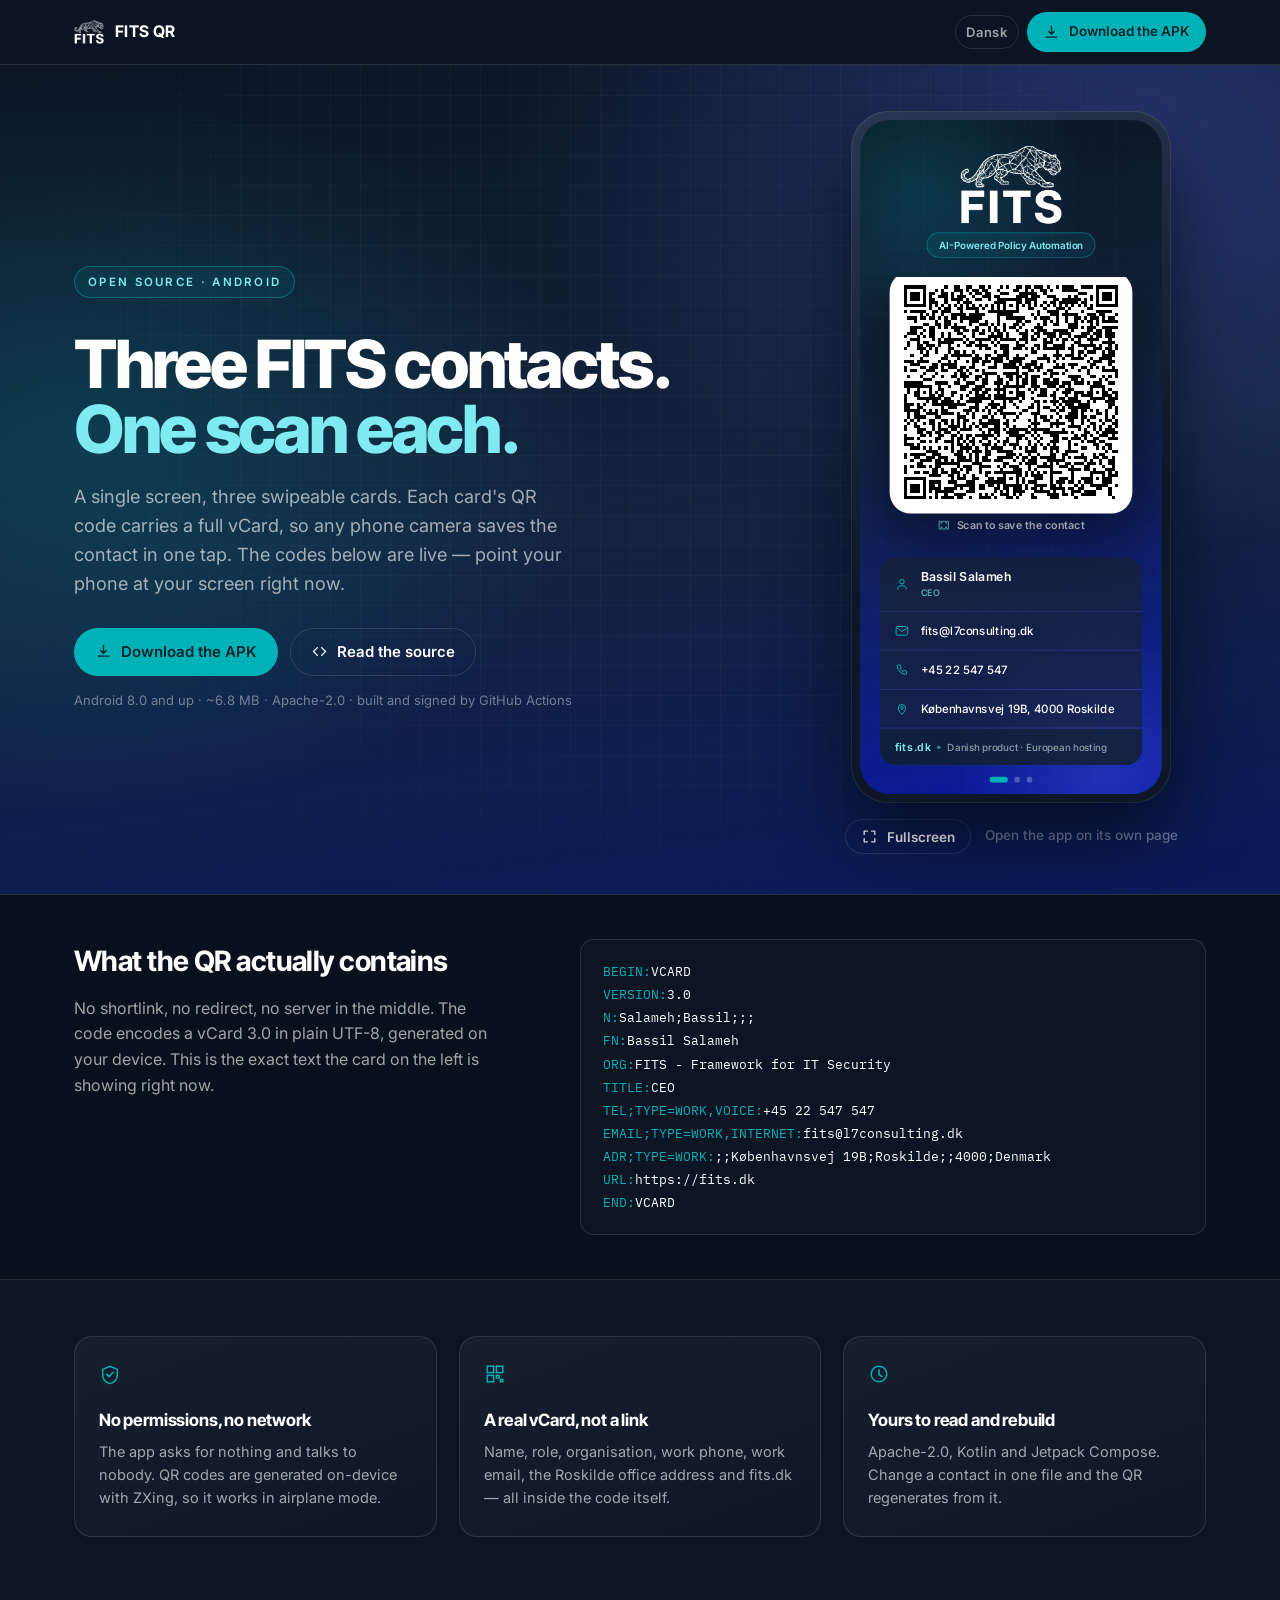
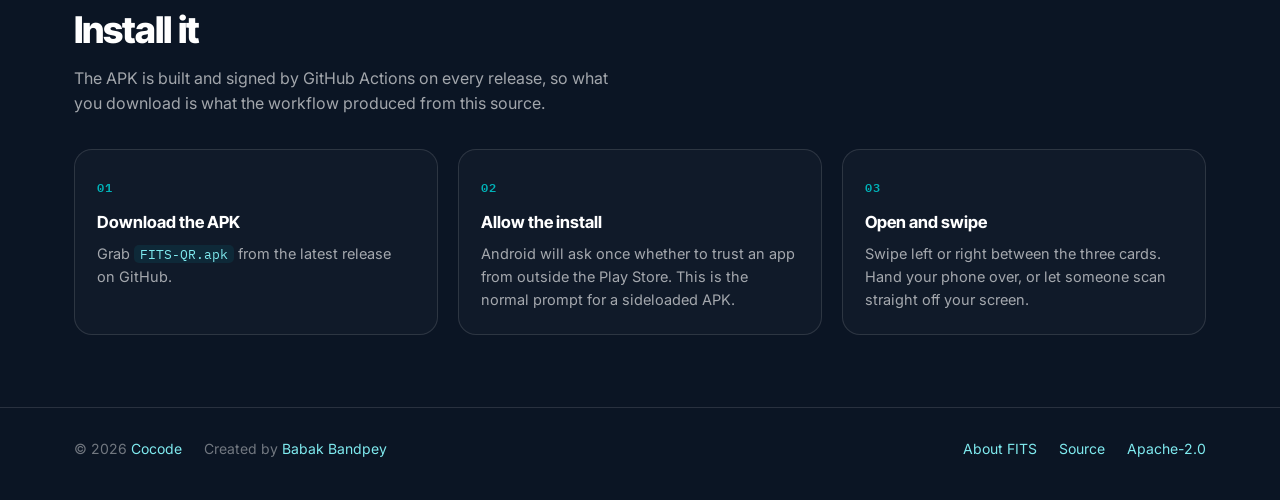
==== website/index.html @ be390065 "feat(website): mask contact details against address harvesters The generated pages carried every pho" ====
<!doctype html>
<html lang="en" dir="ltr">
<head>
<meta charset="utf-8">
<meta name="viewport" content="width=device-width, initial-scale=1">
<title>FITS QR — three FITS contacts, one scan</title>
<meta name="description" content="An open-source Android app for FITS. Swipe between three FITS contact cards and scan the QR code to save the contact — offline, no permissions, no tracking.">
<meta name="author" content="Babak Bandpey">
<meta name="theme-color" content="#0b1524">
<link rel="canonical" href="https://cocodedk.github.io/fits-qr/">
<link rel="alternate" hreflang="en" href="https://cocodedk.github.io/fits-qr/">
<link rel="alternate" hreflang="da" href="https://cocodedk.github.io/fits-qr/da/">
<link rel="alternate" hreflang="x-default" href="https://cocodedk.github.io/fits-qr/">
<link rel="icon" type="image/png" sizes="32x32" href="favicon-32.png">
<link rel="icon" type="image/png" sizes="180x180" href="favicon-180.png">
<link rel="apple-touch-icon" href="apple-touch-icon.png">
<meta property="og:type" content="website">
<meta property="og:site_name" content="FITS QR">
<meta property="og:locale" content="en_GB">
<meta property="og:locale:alternate" content="da_DK">
<meta property="og:url" content="https://cocodedk.github.io/fits-qr/">
<meta property="og:title" content="FITS QR — three FITS contacts, one scan">
<meta property="og:description" content="An open-source Android app for FITS. Swipe between three FITS contact cards and scan the QR code to save the contact — offline, no permissions, no tracking.">
<meta property="og:image" content="https://cocodedk.github.io/fits-qr/og.png">
<meta property="og:image:width" content="1200">
<meta property="og:image:height" content="630">
<meta property="og:image:alt" content="The FITS QR app screen, showing a contact card and its QR code">
<meta name="twitter:card" content="summary_large_image">
<meta name="twitter:title" content="FITS QR — three FITS contacts, one scan">
<meta name="twitter:description" content="An open-source Android app for FITS. Swipe between three FITS contact cards and scan the QR code to save the contact — offline, no permissions, no tracking.">
<meta name="twitter:image" content="https://cocodedk.github.io/fits-qr/og.png">
<link rel="preconnect" href="https://fonts.googleapis.com">
<link rel="preconnect" href="https://fonts.gstatic.com" crossorigin>
<link rel="stylesheet" href="https://fonts.googleapis.com/css2?family=Inter:wght@400;500;600;700&family=Inter+Tight:wght@700;800&family=IBM+Plex+Mono:wght@400;600&display=swap">
<link rel="stylesheet" href="styles.css">
<script type="application/ld+json">
{
  "@context": "https://schema.org",
  "@type": "SoftwareApplication",
  "name": "FITS QR",
  "operatingSystem": "Android 8.0+",
  "applicationCategory": "BusinessApplication",
  "url": "https://cocodedk.github.io/fits-qr/",
  "downloadUrl": "https://github.com/cocodedk/fits-qr/releases/latest",
  "installUrl": "https://github.com/cocodedk/fits-qr/releases/latest",
  "codeRepository": "https://github.com/cocodedk/fits-qr",
  "license": "https://www.apache.org/licenses/LICENSE-2.0",
  "isAccessibleForFree": true,
  "inLanguage": ["en", "da"],
  "description": "An open-source Android app for FITS. Swipe between three FITS contact cards and scan the QR code to save the contact — offline, no permissions, no tracking.",
  "author": {"@type": "Person", "name": "Babak Bandpey", "url": "https://cocode.dk"},
  "publisher": {"@type": "Organization", "name": "Cocode", "url": "https://cocode.dk"},
  "offers": {"@type": "Offer", "price": "0", "priceCurrency": "EUR"},
  "about": {"@type": "Organization", "name": "FITS - Framework for IT Security", "url": "https://fits.dk"}
}
</script>
</head>
<body>

<header class="masthead">
  <div class="shell">
    <a class="brand" href="">
      <img src="fits-logo-white.png" width="336" height="261" alt="">
      FITS QR
    </a>
    <nav>
      <a class="lang-switch" href="da/" hreflang="da">Dansk</a>
      <a class="btn btn-primary btn-sm" href="https://github.com/cocodedk/fits-qr/releases/latest"><svg viewBox="0 0 24 24" fill="none" aria-hidden="true"><path d="M12 3.5v11m0 0 4-4m-4 4-4-4M4.5 18.5h15" stroke="currentColor" stroke-width="1.9" stroke-linecap="round" stroke-linejoin="round"/></svg><span>Download the APK</span></a>
    </nav>
  </div>
</header>

<main>
  <section class="hero">
    <div class="shell">
      <div>
        <p class="eyebrow">Open source · Android</p>
        <h1>Three FITS contacts.<br><em>One scan each.</em></h1>
        <p class="lede">A single screen, three swipeable cards. Each card's QR code carries a full vCard, so any phone camera saves the contact in one tap. The codes below are live — point your phone at your screen right now.</p>
        <div class="cta-row">
          <a class="btn btn-primary" href="https://github.com/cocodedk/fits-qr/releases/latest"><svg viewBox="0 0 24 24" fill="none" aria-hidden="true"><path d="M12 3.5v11m0 0 4-4m-4 4-4-4M4.5 18.5h15" stroke="currentColor" stroke-width="1.9" stroke-linecap="round" stroke-linejoin="round"/></svg>Download the APK</a>
          <a class="btn btn-ghost" href="https://github.com/cocodedk/fits-qr"><svg viewBox="0 0 24 24" fill="none" aria-hidden="true"><path d="M9 6.5 3.5 12 9 17.5M15 6.5 20.5 12 15 17.5" stroke="currentColor" stroke-width="1.9" stroke-linecap="round" stroke-linejoin="round"/></svg>Read the source</a>
        </div>
        <p class="cta-note">Android 8.0 and up · ~6.8 MB · Apache-2.0 · built and signed by GitHub Actions</p>
      </div>

      <div class="stage">
        <div class="phone" id="phone">
          <div class="phone-screen" id="screen" aria-label="The FITS QR app screen — swipe or use the arrow keys" tabindex="0" role="region">
            <div class="screen-grid"></div>
            <div class="app">
              <img class="app-logo" src="fits-logo-white.png" width="336" height="261" alt="FITS">
              <p class="app-tagline">AI-Powered Policy Automation</p>
              <div class="pager">
                <div class="track" id="track">
                <article class="card" role="group" aria-roledescription="slide" aria-label="Bassil Salameh">
                  <div class="qr-wrap">
                    <div class="qr-glow"></div>
                    <div class="qr-card">
                      <img src="qr-bassil.png" width="568" height="568" alt="QR code holding Bassil Salameh's contact details" loading="lazy" decoding="async">
                    </div>
                  </div>
                  <p class="scan-hint"><svg viewBox="0 0 24 24" fill="none" aria-hidden="true"><rect x="3.5" y="5" width="17" height="14" stroke="#7FEAEF" stroke-width="1.5"/><path d="M7 9.5V7.5h2M17 9.5V7.5h-2M7 14.5v2h2M17 14.5v2h-2" stroke="#7FEAEF" stroke-width="1.5" stroke-linecap="round"/></svg>Scan to save the contact</p>
                  <div class="rows">
                    <div class="row"><svg viewBox="0 0 24 24" fill="none" aria-hidden="true"><circle cx="12" cy="8" r="3.6" stroke="#00B2B8" stroke-width="1.6"/><path d="M4.8 20c0-3.6 3.2-5.6 7.2-5.6s7.2 2 7.2 5.6" stroke="#00B2B8" stroke-width="1.6" stroke-linecap="round"/></svg><div><div class="row-name">Bassil Salameh</div><div class="row-role">CEO</div></div></div>
                    <div class="row"><svg viewBox="0 0 24 24" fill="none" aria-hidden="true"><rect x="2.5" y="5" width="19" height="14" rx="2.5" stroke="#00B2B8" stroke-width="1.6"/><path d="M3.5 7l8.5 6 8.5-6" stroke="#00B2B8" stroke-width="1.6" stroke-linecap="round" stroke-linejoin="round"/></svg><div class="row-value" data-vc="EMAIL">••••@l7consulting.dk</div></div>
                    <div class="row"><svg viewBox="0 0 24 24" fill="none" aria-hidden="true"><path d="M6.2 3.5h3l1.6 4-2 1.4a11.4 11.4 0 0 0 5.3 5.3l1.4-2 4 1.6v3a2 2 0 0 1-2.2 2A16.5 16.5 0 0 1 4.2 5.7a2 2 0 0 1 2-2.2Z" stroke="#00B2B8" stroke-width="1.6" stroke-linejoin="round"/></svg><div class="row-value" data-vc="TEL">+•• •• ••• •••</div></div>
                    <div class="row"><svg viewBox="0 0 24 24" fill="none" aria-hidden="true"><path d="M12 21c4-4.2 6-7.3 6-10a6 6 0 1 0-12 0c0 2.7 2 5.8 6 10Z" stroke="#00B2B8" stroke-width="1.6" stroke-linejoin="round"/><circle cx="12" cy="10.6" r="2.2" stroke="#00B2B8" stroke-width="1.6"/></svg><div class="row-value" data-vc="ADR">Københavnsvej ••B, •••• Roskilde</div></div>
                    <div class="row-foot"><b>fits.dk</b><i></i>Danish product · European hosting</div>
                  </div>
                </article>
                <article class="card" role="group" aria-roledescription="slide" aria-label="Babak Bandpey">
                  <div class="qr-wrap">
                    <div class="qr-glow"></div>
                    <div class="qr-card">
                      <img src="qr-babak.png" width="568" height="568" alt="QR code holding Babak Bandpey's contact details" loading="lazy" decoding="async">
                    </div>
                  </div>
                  <p class="scan-hint"><svg viewBox="0 0 24 24" fill="none" aria-hidden="true"><rect x="3.5" y="5" width="17" height="14" stroke="#7FEAEF" stroke-width="1.5"/><path d="M7 9.5V7.5h2M17 9.5V7.5h-2M7 14.5v2h2M17 14.5v2h-2" stroke="#7FEAEF" stroke-width="1.5" stroke-linecap="round"/></svg>Scan to save the contact</p>
                  <div class="rows">
                    <div class="row"><svg viewBox="0 0 24 24" fill="none" aria-hidden="true"><circle cx="12" cy="8" r="3.6" stroke="#00B2B8" stroke-width="1.6"/><path d="M4.8 20c0-3.6 3.2-5.6 7.2-5.6s7.2 2 7.2 5.6" stroke="#00B2B8" stroke-width="1.6" stroke-linecap="round"/></svg><div><div class="row-name">Babak Bandpey</div><div class="row-role">CTO</div></div></div>
                    <div class="row"><svg viewBox="0 0 24 24" fill="none" aria-hidden="true"><rect x="2.5" y="5" width="19" height="14" rx="2.5" stroke="#00B2B8" stroke-width="1.6"/><path d="M3.5 7l8.5 6 8.5-6" stroke="#00B2B8" stroke-width="1.6" stroke-linecap="round" stroke-linejoin="round"/></svg><div class="row-value" data-vc="EMAIL">•••@l7consulting.dk</div></div>
                    <div class="row"><svg viewBox="0 0 24 24" fill="none" aria-hidden="true"><path d="M6.2 3.5h3l1.6 4-2 1.4a11.4 11.4 0 0 0 5.3 5.3l1.4-2 4 1.6v3a2 2 0 0 1-2.2 2A16.5 16.5 0 0 1 4.2 5.7a2 2 0 0 1 2-2.2Z" stroke="#00B2B8" stroke-width="1.6" stroke-linejoin="round"/></svg><div class="row-value" data-vc="TEL">+•• •• •• •• ••</div></div>
                    <div class="row"><svg viewBox="0 0 24 24" fill="none" aria-hidden="true"><path d="M12 21c4-4.2 6-7.3 6-10a6 6 0 1 0-12 0c0 2.7 2 5.8 6 10Z" stroke="#00B2B8" stroke-width="1.6" stroke-linejoin="round"/><circle cx="12" cy="10.6" r="2.2" stroke="#00B2B8" stroke-width="1.6"/></svg><div class="row-value" data-vc="ADR">Københavnsvej ••B, •••• Roskilde</div></div>
                    <div class="row-foot"><b>fits.dk</b><i></i>Danish product · European hosting</div>
                  </div>
                </article>
                <article class="card" role="group" aria-roledescription="slide" aria-label="Silas Stilling Jørgensen">
                  <div class="qr-wrap">
                    <div class="qr-glow"></div>
                    <div class="qr-card">
                      <img src="qr-silas.png" width="568" height="568" alt="QR code holding Silas Stilling Jørgensen's contact details" loading="lazy" decoding="async">
                    </div>
                  </div>
                  <p class="scan-hint"><svg viewBox="0 0 24 24" fill="none" aria-hidden="true"><rect x="3.5" y="5" width="17" height="14" stroke="#7FEAEF" stroke-width="1.5"/><path d="M7 9.5V7.5h2M17 9.5V7.5h-2M7 14.5v2h2M17 14.5v2h-2" stroke="#7FEAEF" stroke-width="1.5" stroke-linecap="round"/></svg>Scan to save the contact</p>
                  <div class="rows">
                    <div class="row"><svg viewBox="0 0 24 24" fill="none" aria-hidden="true"><circle cx="12" cy="8" r="3.6" stroke="#00B2B8" stroke-width="1.6"/><path d="M4.8 20c0-3.6 3.2-5.6 7.2-5.6s7.2 2 7.2 5.6" stroke="#00B2B8" stroke-width="1.6" stroke-linecap="round"/></svg><div><div class="row-name">Silas Stilling Jørgensen</div><div class="row-role">Cybersecurity Developer</div></div></div>
                    <div class="row"><svg viewBox="0 0 24 24" fill="none" aria-hidden="true"><rect x="2.5" y="5" width="19" height="14" rx="2.5" stroke="#00B2B8" stroke-width="1.6"/><path d="M3.5 7l8.5 6 8.5-6" stroke="#00B2B8" stroke-width="1.6" stroke-linecap="round" stroke-linejoin="round"/></svg><div class="row-value" data-vc="EMAIL">•••@l7consulting.dk</div></div>
                    <div class="row"><svg viewBox="0 0 24 24" fill="none" aria-hidden="true"><path d="M6.2 3.5h3l1.6 4-2 1.4a11.4 11.4 0 0 0 5.3 5.3l1.4-2 4 1.6v3a2 2 0 0 1-2.2 2A16.5 16.5 0 0 1 4.2 5.7a2 2 0 0 1 2-2.2Z" stroke="#00B2B8" stroke-width="1.6" stroke-linejoin="round"/></svg><div class="row-value" data-vc="TEL">+•• •• •• •• ••</div></div>
                    <div class="row"><svg viewBox="0 0 24 24" fill="none" aria-hidden="true"><path d="M12 21c4-4.2 6-7.3 6-10a6 6 0 1 0-12 0c0 2.7 2 5.8 6 10Z" stroke="#00B2B8" stroke-width="1.6" stroke-linejoin="round"/><circle cx="12" cy="10.6" r="2.2" stroke="#00B2B8" stroke-width="1.6"/></svg><div class="row-value" data-vc="ADR">Københavnsvej ••B, •••• Roskilde</div></div>
                    <div class="row-foot"><b>fits.dk</b><i></i>Danish product · European hosting</div>
                  </div>
                </article>
                </div>
              </div>
              <div class="dots" id="dots" role="tablist" aria-label="Choose a contact card">
                  <button type="button" data-go="0" aria-current="true" aria-label="Bassil Salameh"></button>
                  <button type="button" data-go="1" aria-current="false" aria-label="Babak Bandpey"></button>
                  <button type="button" data-go="2" aria-current="false" aria-label="Silas Stilling Jørgensen"></button>
              </div>
            </div>
          </div>
        </div>
        <div class="stage-controls">
          <button class="btn btn-ghost btn-sm" type="button" id="go-fullscreen" aria-pressed="false" hidden><svg viewBox="0 0 24 24" fill="none" aria-hidden="true"><path d="M9 4.5H4.5V9M15 4.5H19.5V9M9 19.5H4.5V15M15 19.5H19.5V15" stroke="currentColor" stroke-width="1.9" stroke-linecap="round" stroke-linejoin="round"/></svg>Fullscreen</button>
          <a class="stage-link" href="app/">Open the app on its own page</a>
        </div>
      </div>
    </div>
  </section>

  <section class="payload">
    <div class="shell">
      <div>
        <h2>What the QR actually contains</h2>
        <p>No shortlink, no redirect, no server in the middle. The code encodes a vCard 3.0 in plain UTF-8, generated on your device. This is the exact text the card on the left is showing right now.</p>
      </div>
      <pre class="vcard" id="vcard" aria-live="polite"><span class="k">BEGIN:</span><span class="v">VCARD</span>
<span class="k">VERSION:</span><span class="v">3.0</span>
<span class="k">N:</span><span class="v">Salameh;Bassil;;;</span>
<span class="k">FN:</span><span class="v">Bassil Salameh</span>
<span class="k">ORG:</span><span class="v">FITS - Framework for IT Security</span>
<span class="k">TITLE:</span><span class="v">CEO</span>
<span class="k">TEL;TYPE=WORK,VOICE:</span><span class="v">+•• •• ••• •••</span>
<span class="k">EMAIL;TYPE=WORK,INTERNET:</span><span class="v">••••@l7consulting.dk</span>
<span class="k">ADR;TYPE=WORK:</span><span class="v">;;Københavnsvej ••B;Roskilde;;••••;Denmark</span>
<span class="k">URL:</span><span class="v">https://fits.dk</span>
<span class="k">END:</span><span class="v">VCARD</span></pre>
      <noscript><p class="vcard-note">The digits above are hidden while JavaScript is off — this page masks phone numbers, email addresses and the house number so address harvesters cannot scrape them. Turn JavaScript on, or scan the QR code, to see the full vCard.</p></noscript>
    </div>
  </section>

  <section class="facts">
    <div class="shell">
      <div class="fact"><svg viewBox="0 0 24 24" fill="none" aria-hidden="true"><path d="M12 3.5 20 7v6.2c0 4.6-3.3 8.1-8 9.3-4.7-1.2-8-4.7-8-9.3V7l8-3.5Z" stroke="currentColor" stroke-width="1.6" stroke-linejoin="round"/><path d="M8.6 12.4l2.4 2.4 4.4-4.7" stroke="currentColor" stroke-width="1.8" stroke-linecap="round" stroke-linejoin="round"/></svg><h3>No permissions, no network</h3><p>The app asks for nothing and talks to nobody. QR codes are generated on-device with ZXing, so it works in airplane mode.</p></div>
      <div class="fact"><svg viewBox="0 0 24 24" fill="none" aria-hidden="true"><rect x="3.5" y="3.5" width="7" height="7" stroke="currentColor" stroke-width="1.6"/><rect x="13.5" y="3.5" width="7" height="7" stroke="currentColor" stroke-width="1.6"/><rect x="3.5" y="13.5" width="7" height="7" stroke="currentColor" stroke-width="1.6"/><path d="M13.5 13.5h3v3h-3zM18 18h2.5v2.5H18z" stroke="currentColor" stroke-width="1.6"/></svg><h3>A real vCard, not a link</h3><p>Name, role, organisation, work phone, work email, the Roskilde office address and fits.dk — all inside the code itself.</p></div>
      <div class="fact"><svg viewBox="0 0 24 24" fill="none" aria-hidden="true"><circle cx="12" cy="12" r="8.5" stroke="currentColor" stroke-width="1.6"/><path d="M12 7.5v5.2l3.4 2" stroke="currentColor" stroke-width="1.7" stroke-linecap="round" stroke-linejoin="round"/></svg><h3>Yours to read and rebuild</h3><p>Apache-2.0, Kotlin and Jetpack Compose. Change a contact in one file and the QR regenerates from it.</p></div>
    </div>
  </section>

  <section class="install">
    <div class="shell">
      <h2>Install it</h2>
      <p>The APK is built and signed by GitHub Actions on every release, so what you download is what the workflow produced from this source.</p>
      <ol class="steps">
        <li><h3>Download the APK</h3><p>Grab <code>FITS-QR.apk</code> from the latest release on GitHub.</p></li>
        <li><h3>Allow the install</h3><p>Android will ask once whether to trust an app from outside the Play Store. This is the normal prompt for a sideloaded APK.</p></li>
        <li><h3>Open and swipe</h3><p>Swipe left or right between the three cards. Hand your phone over, or let someone scan straight off your screen.</p></li>
      </ol>
    </div>
  </section>
</main>

<footer>
  <div class="shell">
    <span>© 2026 <a href="https://cocode.dk" target="_blank" rel="noreferrer">Cocode</a></span>
    <span>Created by <a href="https://linkedin.com/in/babakbandpey" target="_blank" rel="noreferrer">Babak Bandpey</a></span>
    <span class="spacer"><a href="https://fits.dk" target="_blank" rel="noreferrer">About FITS</a></span>
    <span><a href="https://github.com/cocodedk/fits-qr">Source</a></span>
    <span><a href="https://github.com/cocodedk/fits-qr/blob/main/LICENSE">Apache-2.0</a></span>
  </div>
</footer>

<script>
window.__FITS_VCARDS = [
    "[base64]",
    "[base64]",
    "[base64]"
  ];
</script>
<script>
(() => {
  const track = document.getElementById("track");
  const screen = document.getElementById("screen");
  const dots = [...document.querySelectorAll("#dots button")];
  const out = document.getElementById("vcard");
  const cards = [...track.children];

  // The vCards ship base64-encoded so that a scraper reading the raw HTML finds no
  // phone number or address to harvest. TextDecoder, not atob alone, because the
  // payload is UTF-8 and the names carry ø and æ.
  const decode = (s) =>
    new TextDecoder().decode(Uint8Array.from(atob(s), (c) => c.charCodeAt(0)));
  const VCARDS = (window.__FITS_VCARDS || []).map(decode);

  // Swap each card's masked phone, email and address for the real values.
  const field = (vcard, key) => {
    const line = vcard.split("\r\n").find((l) => l.startsWith(key));
    return line ? line.slice(line.indexOf(":") + 1) : "";
  };
  // ADR is structured (;;street;city;;postal;country); the row shows it the way a
  // letter would be addressed.
  const display = (vcard, key) => {
    const value = field(vcard, key);
    if (key !== "ADR") return value;
    const [, , street, city, , postal] = value.split(";");
    return `${street}, ${postal} ${city}`;
  };
  cards.forEach((card, i) => {
    card.querySelectorAll("[data-vc]").forEach((el) => {
      el.textContent = display(VCARDS[i], el.dataset.vc);
    });
  });

  let index = 0;

  const paint = () => {
    track.style.transform = `translate3d(${-index * 100}%, 0, 0)`;
    dots.forEach((d, i) => d.setAttribute("aria-current", String(i === index)));
    cards.forEach((c, i) => c.toggleAttribute("inert", i !== index));
    if (!out) return;
    out.innerHTML = VCARDS[index]
      .split("\r\n")
      .map((line) => {
        const at = line.indexOf(":");
        if (at < 0) return `<span class="k">${line}</span>`;
        return `<span class="k">${line.slice(0, at + 1)}</span><span class="v">${line.slice(at + 1)}</span>`;
      })
      .join("\n");
  };

  const go = (next) => {
    index = (next + cards.length) % cards.length;
    paint();
  };

  dots.forEach((d) => d.addEventListener("click", () => go(Number(d.dataset.go))));

  screen.addEventListener("keydown", (e) => {
    if (e.key === "ArrowLeft") { go(index - 1); e.preventDefault(); }
    if (e.key === "ArrowRight") { go(index + 1); e.preventDefault(); }
  });

  // Drag / swipe, mirroring the app's pager: follow the finger, then settle.
  let startX = null;
  let delta = 0;
  const move = (x) => {
    if (startX === null) return;
    delta = x - startX;
    track.style.transform = `translate3d(calc(${-index * 100}% + ${delta}px), 0, 0)`;
  };
  const up = () => {
    if (startX === null) return;
    track.classList.remove("dragging");
    const threshold = Math.min(90, track.getBoundingClientRect().width * 0.22);
    if (delta <= -threshold) go(index + 1);
    else if (delta >= threshold) go(index - 1);
    else paint();
    startX = null;
  };

  screen.addEventListener("pointerdown", (e) => {
    if (e.pointerType === "mouse" && e.button !== 0) return;
    startX = e.clientX;
    delta = 0;
    track.classList.add("dragging");
    screen.setPointerCapture(e.pointerId);
  });
  screen.addEventListener("pointermove", (e) => move(e.clientX));
  screen.addEventListener("pointerup", up);
  screen.addEventListener("pointercancel", up);
  screen.addEventListener("dragstart", (e) => e.preventDefault());

  paint();
})();
</script>
<script>
(() => {
  const btn = document.getElementById("go-fullscreen");
  const phone = document.getElementById("phone");
  if (!btn || !phone || !phone.requestFullscreen) return;

  const fit = () => {
    if (!document.fullscreenElement) {
      phone.style.removeProperty("--fit");
      return;
    }
    const scale = Math.min(window.innerWidth / 412, window.innerHeight / 866);
    phone.style.setProperty("--fit", String(Math.max(0.3, scale)));
  };

  btn.hidden = false;
  btn.addEventListener("click", () => {
    if (document.fullscreenElement) document.exitFullscreen();
    else phone.requestFullscreen().catch(() => {});
  });
  document.addEventListener("fullscreenchange", () => {
    btn.setAttribute("aria-pressed", String(Boolean(document.fullscreenElement)));
    fit();
  });
  window.addEventListener("resize", fit);
})();
</script>
</script>

</body>
</html>
---- website/styles.css ----
/* FITS QR — palette lifted from fits.dk's own stylesheet. */
:root {
  --navy: #0b1524;
  --navy-mid: #13233e;
  --indigo: #0818a0;
  --violet: #586eff;
  --teal: #00b2b8;
  --teal-light: #7feaef;
  --ink: #ffffff;
  --ink-dim: rgba(255, 255, 255, 0.62);
  --ink-faint: rgba(255, 255, 255, 0.42);
  --hairline: rgba(255, 255, 255, 0.12);
  --display: "Inter Tight", "Inter", system-ui, -apple-system, sans-serif;
  --body: "Inter", system-ui, -apple-system, sans-serif;
  --mono: "IBM Plex Mono", ui-monospace, "SFMono-Regular", Menlo, monospace;
  --shell: 1180px;
}

* { box-sizing: border-box; }

html { scroll-behavior: smooth; }

body {
  margin: 0;
  background: var(--navy);
  color: var(--ink);
  font-family: var(--body);
  font-size: 16px;
  line-height: 1.6;
  -webkit-font-smoothing: antialiased;
  overflow-x: hidden;
}

a { color: var(--teal-light); text-decoration: none; }
a:hover { color: var(--ink); }
a:focus-visible,
button:focus-visible {
  outline: 2px solid var(--teal-light);
  outline-offset: 3px;
  border-radius: 4px;
}

.shell {
  width: 100%;
  max-width: var(--shell);
  margin: 0 auto;
  padding: 0 24px;
}

/* ── Header ─────────────────────────────────────────────────────────── */
.masthead {
  position: sticky;
  top: 0;
  z-index: 20;
  background: rgba(11, 21, 36, 0.82);
  backdrop-filter: blur(14px);
  border-bottom: 1px solid var(--hairline);
}
.masthead .shell {
  display: flex;
  align-items: center;
  gap: 20px;
  min-height: 64px;
}
.brand {
  display: flex;
  align-items: center;
  gap: 11px;
  color: var(--ink);
  font-family: var(--display);
  font-weight: 700;
  letter-spacing: 0.02em;
}
.brand img { width: 30px; height: auto; display: block; }
.masthead nav {
  margin-left: auto;
  display: flex;
  align-items: center;
  gap: 8px;
}
.lang-switch {
  font-size: 13px;
  font-weight: 600;
  letter-spacing: 0.06em;
  color: var(--ink-dim);
  padding: 6px 10px;
  border: 1px solid var(--hairline);
  border-radius: 999px;
}
.lang-switch:hover { color: var(--ink); border-color: var(--teal); }

.btn {
  display: inline-flex;
  align-items: center;
  gap: 9px;
  font-family: var(--body);
  font-size: 15px;
  font-weight: 600;
  padding: 11px 20px;
  border-radius: 999px;
  border: 1px solid transparent;
  cursor: pointer;
  transition: transform 0.16s ease, background 0.16s ease, border-color 0.16s ease;
}
.btn svg { width: 17px; height: 17px; flex: none; }
.btn-primary {
  background: var(--teal);
  color: #04222a;
}
.btn-primary:hover { background: var(--teal-light); color: #04222a; transform: translateY(-1px); }
.btn-ghost {
  background: transparent;
  color: var(--ink);
  border-color: var(--hairline);
}
.btn-ghost:hover { color: var(--ink); border-color: var(--teal); transform: translateY(-1px); }
.btn-sm { font-size: 13.5px; padding: 8px 15px; }

/* ── Hero ───────────────────────────────────────────────────────────── */
.hero {
  position: relative;
  padding: 68px 0 40px;
  background:
    radial-gradient(900px 620px at 88% 8%, rgba(88, 110, 255, 0.30), transparent 68%),
    radial-gradient(760px 540px at 6% 46%, rgba(0, 178, 184, 0.20), transparent 68%),
    linear-gradient(172deg, var(--navy) 0%, var(--navy-mid) 52%, #0a1a5c 100%);
  overflow: hidden;
}
.hero::after {
  content: "";
  position: absolute;
  inset: 0;
  pointer-events: none;
  background-image:
    linear-gradient(rgba(255, 255, 255, 0.028) 1px, transparent 1px),
    linear-gradient(90deg, rgba(255, 255, 255, 0.028) 1px, transparent 1px);
  background-size: 30px 30px;
  mask-image: radial-gradient(circle at 50% 30%, #000 45%, transparent 78%);
}
.hero .shell {
  position: relative;
  z-index: 1;
  display: grid;
  grid-template-columns: minmax(0, 1fr) 390px;
  gap: 56px;
  align-items: center;
}

.eyebrow {
  display: inline-flex;
  align-items: center;
  gap: 9px;
  font-size: 11.5px;
  font-weight: 600;
  letter-spacing: 0.2em;
  text-transform: uppercase;
  color: var(--teal-light);
  padding: 6px 13px;
  border: 1px solid rgba(0, 178, 184, 0.42);
  border-radius: 999px;
  background: rgba(0, 178, 184, 0.09);
}
h1 {
  font-family: var(--display);
  font-size: clamp(2.6rem, 5.4vw, 4.15rem);
  font-weight: 800;
  line-height: 0.98;
  letter-spacing: -0.035em;
  margin: 22px 0 0;
  text-wrap: balance;
}
h1 em {
  font-style: normal;
  color: var(--teal-light);
}
.lede {
  font-size: 1.135rem;
  color: var(--ink-dim);
  max-width: 46ch;
  margin: 20px 0 0;
  text-wrap: pretty;
}
.cta-row {
  display: flex;
  flex-wrap: wrap;
  gap: 12px;
  margin-top: 30px;
}
.cta-note {
  font-size: 13px;
  color: var(--ink-faint);
  margin: 14px 0 0;
}

/* ── Phone replica — the app screen, one-to-one ─────────────────────── */
.phone {
  position: relative;
  width: 390px;
  height: 844px;
  border-radius: 46px;
  padding: 11px;
  background: linear-gradient(160deg, #2b3752, #0d1728 60%);
  box-shadow:
    0 44px 90px rgba(0, 0, 0, 0.55),
    0 0 0 1px rgba(255, 255, 255, 0.10) inset;
  justify-self: end;
  flex: none;
}
.phone-screen {
  position: relative;
  width: 100%;
  height: 100%;
  border-radius: 36px;
  overflow: hidden;
  background: linear-gradient(168deg, #0b1524 0%, #13233e 42%, #0818a0 100%);
  touch-action: pan-y;
  user-select: none;
}
.phone-screen::before,
.phone-screen::after {
  content: "";
  position: absolute;
  border-radius: 50%;
  pointer-events: none;
}
.phone-screen::before {
  top: -120px; left: -140px; width: 420px; height: 420px;
  background: radial-gradient(circle, rgba(0, 178, 184, 0.20) 0%, rgba(0, 178, 184, 0) 70%);
}
.phone-screen::after {
  bottom: -160px; right: -120px; width: 380px; height: 380px;
  background: radial-gradient(circle, rgba(88, 110, 255, 0.28) 0%, rgba(88, 110, 255, 0) 70%);
}
.screen-grid {
  position: absolute;
  inset: 0;
  opacity: 0.5;
  background-image:
    linear-gradient(rgba(255, 255, 255, 0.035) 1px, transparent 1px),
    linear-gradient(90deg, rgba(255, 255, 255, 0.035) 1px, transparent 1px);
  background-size: 26px 26px;
}

.app {
  position: relative;
  z-index: 1;
  display: flex;
  flex-direction: column;
  align-items: center;
  height: 100%;
  padding: 30px 0 14px;
}
.app-logo { width: 126px; height: auto; display: block; }
.app-tagline {
  margin-top: 9px;
  padding: 5px 14px;
  border: 1px solid rgba(0, 178, 184, 0.45);
  border-radius: 999px;
  background: rgba(0, 178, 184, 0.10);
  font-size: 12px;
  font-weight: 600;
  color: var(--teal-light);
  white-space: nowrap;
}

/* the swipeable track */
.pager {
  flex: 1;
  width: 100%;
  min-height: 0;
  overflow: hidden;
  margin-top: 12px;
}
.track {
  display: flex;
  height: 100%;
  transition: transform 0.42s cubic-bezier(0.22, 0.61, 0.36, 1);
}
.track.dragging { transition: none; }
.card {
  flex: 0 0 100%;
  min-width: 0;
  display: flex;
  flex-direction: column;
  align-items: center;
  padding: 0 24px;
}

.qr-wrap {
  position: relative;
  flex: 1;
  min-height: 0;
  width: 100%;
  display: flex;
  align-items: center;
  justify-content: center;
}
.qr-glow {
  position: absolute;
  width: min(100%, 296px);
  aspect-ratio: 1;
  border-radius: 40px;
  background: radial-gradient(circle, rgba(0, 178, 184, 0.55) 0%, rgba(0, 178, 184, 0) 68%);
  filter: blur(20px);
  animation: pulse 4.5s ease-in-out infinite;
}
@keyframes pulse {
  0%, 100% { transform: scale(1.02); opacity: 0.55; }
  50% { transform: scale(1.14); opacity: 0.85; }
}
.qr-card {
  position: relative;
  width: min(100%, 296px);
  aspect-ratio: 1;
  padding: 14px;
  border-radius: 26px;
  background: #fff;
  box-shadow: 0 24px 60px rgba(0, 0, 0, 0.45);
}
.qr-card img {
  width: 100%;
  height: 100%;
  display: block;
  image-rendering: pixelated;
}
.scan-hint {
  display: flex;
  align-items: center;
  gap: 8px;
  margin-top: 12px;
  font-size: 13px;
  font-weight: 600;
  color: rgba(255, 255, 255, 0.86);
}
.scan-hint svg { width: 16px; height: 16px; flex: none; }

.rows {
  margin-top: 16px;
  width: 100%;
  display: flex;
  flex-direction: column;
  gap: 1px;
  border-radius: 20px;
  overflow: hidden;
  background: rgba(255, 255, 255, 0.10);
}
.row {
  display: flex;
  align-items: center;
  gap: 14px;
  padding: 12px 18px;
  background: rgba(11, 21, 36, 0.62);
}
.row svg { width: 18px; height: 18px; flex: none; }
.row-name { font-size: 15px; font-weight: 600; }
.row-role { font-size: 11px; font-weight: 500; color: rgba(127, 234, 239, 0.75); }
.row-value { font-size: 14px; font-weight: 500; }
.row-foot {
  display: flex;
  align-items: center;
  gap: 8px;
  padding: 12px 18px;
  background: rgba(9, 26, 38, 0.78);
  font-size: 12px;
  font-weight: 500;
  color: rgba(255, 255, 255, 0.55);
}
.row-foot b {
  font-size: 13px;
  font-weight: 600;
  letter-spacing: 0.06em;
  color: var(--teal-light);
}
.row-foot i {
  width: 4px; height: 4px; border-radius: 50%;
  background: rgba(127, 234, 239, 0.5); flex: none;
}

.dots {
  display: flex;
  gap: 8px;
  margin-top: 14px;
  padding: 0;
  border: 0;
  background: none;
}
.dots button {
  width: 7px; height: 7px;
  padding: 0;
  border: 0;
  border-radius: 999px;
  background: rgba(255, 255, 255, 0.25);
  cursor: pointer;
  transition: width 0.28s ease, background 0.28s ease;
}
.dots button[aria-current="true"] { width: 22px; background: var(--teal); }

/* ── Stage: the phone plus its fullscreen controls ──────────────────── */
.stage {
  display: flex;
  flex-direction: column;
  align-items: center;
  gap: 14px;
  justify-self: end;
}
.stage-controls {
  display: flex;
  align-items: center;
  gap: 14px;
  flex-wrap: wrap;
  justify-content: center;
}
.stage-link {
  font-size: 13.5px;
  font-weight: 500;
  color: var(--ink-faint);
  border-bottom: 1px solid transparent;
}
.stage-link:hover { color: var(--teal-light); border-bottom-color: currentColor; }

/* The app screen is a fixed 390x844 box. Filling a viewport scales it as one block,
   so the layout stays pixel-for-pixel what the phone shows instead of reflowing. */
.phone:fullscreen {
  transform: scale(var(--fit, 1));
  transform-origin: center center;
  box-shadow: none;
  border-radius: 0;
  background: none;
  padding: 0;
}
.phone:fullscreen .phone-screen { border-radius: 0; }
.phone::backdrop { background: #05090f; }

/* ── Kiosk page: the app alone ──────────────────────────────────────── */
body.kiosk {
  background: #05090f;
  overflow: hidden;
}
/* Fixed to the viewport so the scaled phone is centred against the real screen box,
   with no page flow to shift it. */
.kiosk-stage {
  position: fixed;
  inset: 0;
  display: flex;
  align-items: center;
  justify-content: center;
}
body.kiosk .phone {
  transform: scale(var(--fit, 1));
  transform-origin: center center;
  justify-self: auto;
}
.kiosk-back,
.kiosk-fs {
  position: fixed;
  top: max(14px, env(safe-area-inset-top));
  z-index: 5;
  font-size: 13px;
  font-weight: 600;
  opacity: 0.55;
  transition: opacity 0.18s ease;
}
.kiosk-back { left: max(16px, env(safe-area-inset-left)); color: var(--ink); }
.kiosk-fs { right: max(16px, env(safe-area-inset-right)); background: rgba(11, 21, 36, 0.7); }
.kiosk-back:hover,
.kiosk-fs:hover { opacity: 1; }

/* Small screens: the app takes the whole display and the chrome gets out of the way. */
@media (max-width: 520px) {
  body.kiosk .phone { padding: 0; border-radius: 0; background: none; box-shadow: none; }
  body.kiosk .phone-screen { border-radius: 0; }
  .kiosk-back span, .kiosk-fs span { display: none; }
}

/* ── vCard payload readout — the signature panel ────────────────────── */
.payload {
  border-top: 1px solid var(--hairline);
  border-bottom: 1px solid var(--hairline);
  background: #08111d;
  padding: 44px 0;
}
.payload .shell {
  display: grid;
  grid-template-columns: minmax(0, 0.85fr) minmax(0, 1.15fr);
  gap: 44px;
  align-items: start;
}
.payload h2 {
  font-family: var(--display);
  font-size: 1.75rem;
  font-weight: 700;
  letter-spacing: -0.02em;
  margin: 0;
}
.payload p {
  color: var(--ink-dim);
  margin: 12px 0 0;
  max-width: 42ch;
  text-wrap: pretty;
}
.vcard {
  margin: 0;
  font-family: var(--mono);
  font-size: 12.5px;
  line-height: 1.85;
  color: var(--ink-dim);
  background: #0b1524;
  border: 1px solid var(--hairline);
  border-radius: 14px;
  padding: 20px 22px;
  overflow-x: auto;
  white-space: pre;
  tab-size: 2;
}
.vcard .k { color: var(--teal); }
.vcard .v { color: var(--ink); }

/* Rendered only when JavaScript is off, which is the one state where the vCard above
   still shows its masked digits. Spans both columns so it reads as a footnote. */
.payload .shell > noscript { grid-column: 1 / -1; }
.vcard-note {
  max-width: none;
  font-size: 0.875rem;
  border-left: 2px solid var(--hairline);
  padding-left: 14px;
}

/* ── Facts ──────────────────────────────────────────────────────────── */
.facts { padding: 56px 0; }
.facts .shell {
  display: grid;
  grid-template-columns: repeat(auto-fit, minmax(240px, 1fr));
  gap: 22px;
}
.fact {
  padding: 26px 24px;
  border: 1px solid var(--hairline);
  border-radius: 18px;
  background: linear-gradient(160deg, rgba(255, 255, 255, 0.045), rgba(255, 255, 255, 0.012));
}
.fact svg { width: 22px; height: 22px; color: var(--teal); }
.fact h3 {
  font-family: var(--display);
  font-size: 1.06rem;
  font-weight: 700;
  margin: 14px 0 6px;
  letter-spacing: -0.01em;
}
.fact p { margin: 0; font-size: 14.5px; color: var(--ink-dim); text-wrap: pretty; }

/* ── Install steps — a real sequence, so it is numbered ─────────────── */
.install {
  padding: 8px 0 72px;
}
.install h2 {
  font-family: var(--display);
  font-size: clamp(1.7rem, 3vw, 2.3rem);
  font-weight: 800;
  letter-spacing: -0.025em;
  margin: 0 0 6px;
}
.install > .shell > p {
  color: var(--ink-dim);
  margin: 0 0 32px;
  max-width: 54ch;
}
.steps {
  list-style: none;
  counter-reset: step;
  margin: 0;
  padding: 0;
  display: grid;
  grid-template-columns: repeat(auto-fit, minmax(250px, 1fr));
  gap: 20px;
}
.steps li {
  counter-increment: step;
  position: relative;
  padding: 24px 22px 22px;
  border: 1px solid var(--hairline);
  border-radius: 18px;
  background: rgba(255, 255, 255, 0.022);
}
.steps li::before {
  content: counter(step, decimal-leading-zero);
  font-family: var(--mono);
  font-size: 12px;
  font-weight: 600;
  letter-spacing: 0.1em;
  color: var(--teal);
}
.steps h3 {
  font-family: var(--display);
  font-size: 1.04rem;
  font-weight: 700;
  margin: 10px 0 6px;
}
.steps p { margin: 0; font-size: 14.5px; color: var(--ink-dim); text-wrap: pretty; }
.steps code {
  font-family: var(--mono);
  font-size: 12.5px;
  color: var(--teal-light);
  background: rgba(0, 178, 184, 0.10);
  padding: 1px 6px;
  border-radius: 5px;
}

/* ── Footer ─────────────────────────────────────────────────────────── */
footer {
  border-top: 1px solid var(--hairline);
  padding: 30px 0 40px;
  font-size: 14px;
  color: var(--ink-faint);
}
footer .shell {
  display: flex;
  flex-wrap: wrap;
  gap: 10px 22px;
  align-items: center;
}
footer .spacer { margin-left: auto; }

/* ── Persian/RTL and Danish share the LTR layout; Danish needs nothing ── */

/* ── Responsive ─────────────────────────────────────────────────────── */
@media (max-width: 1060px) {
  .hero .shell {
    grid-template-columns: minmax(0, 1fr);
    justify-items: center;
    text-align: center;
    gap: 44px;
  }
  .lede { max-width: 52ch; }
  .cta-row { justify-content: center; }
  .stage { justify-self: center; }
  .payload .shell { grid-template-columns: minmax(0, 1fr); gap: 26px; }
  .payload p { max-width: none; }
}

/* Laptop-height viewports: scale the whole phone so the app screen keeps its exact
   390x844 proportions instead of being cropped. */
@media (min-width: 1061px) and (max-height: 920px) {
  .hero .phone {
    transform: scale(0.82);
    transform-origin: top center;
    margin-bottom: -150px;
  }
  .hero { padding-top: 46px; }
}

@media (max-width: 460px) {
  .shell { padding: 0 16px; }
  .hero { padding: 44px 0 30px; }
  /* The phone scales as one block so the app screen keeps its exact proportions. */
  .hero .phone {
    width: 390px;
    transform: scale(var(--phone-scale, 0.86));
    transform-origin: top center;
    margin-bottom: calc(844px * (var(--phone-scale, 0.86) - 1));
  }
  .masthead .btn span { display: none; }
}

@media (prefers-reduced-motion: reduce) {
  html { scroll-behavior: auto; }
  .qr-glow { animation: none; }
  .track { transition: none; }
  .btn:hover { transform: none; }
}
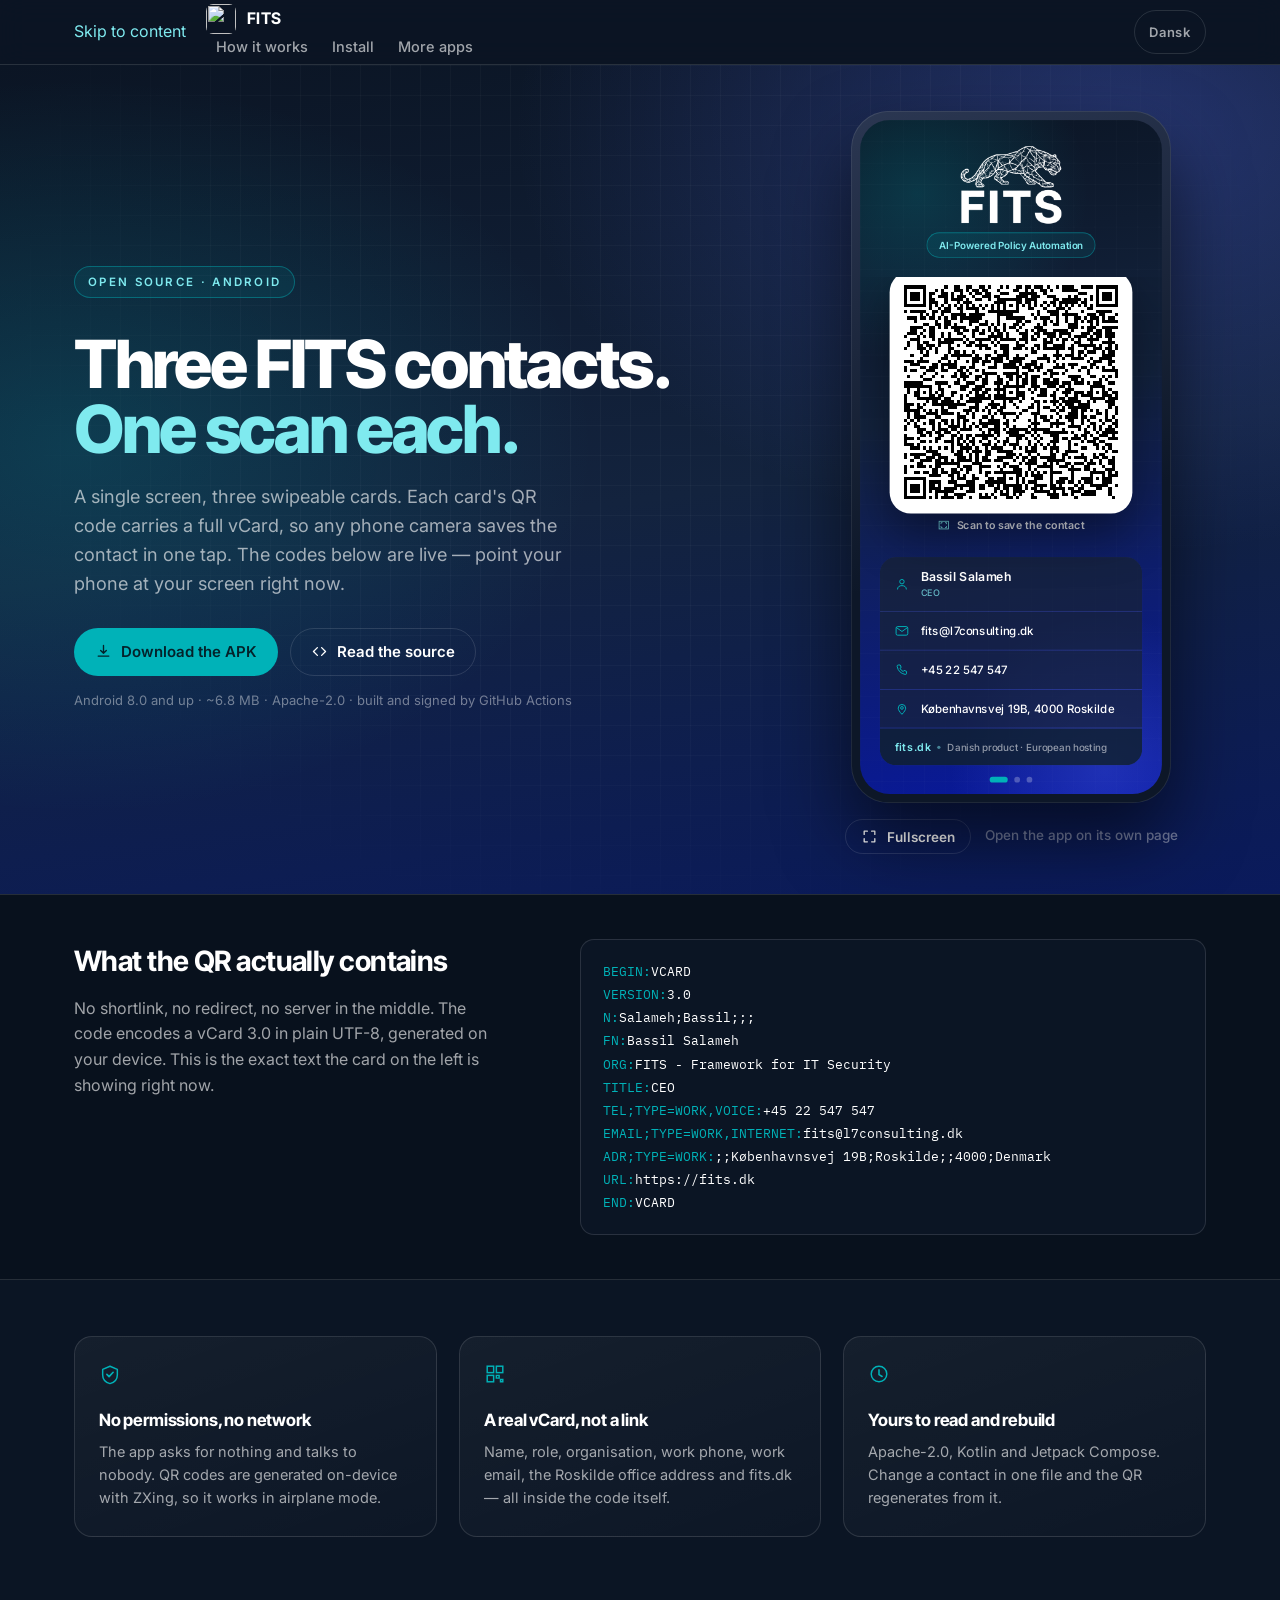
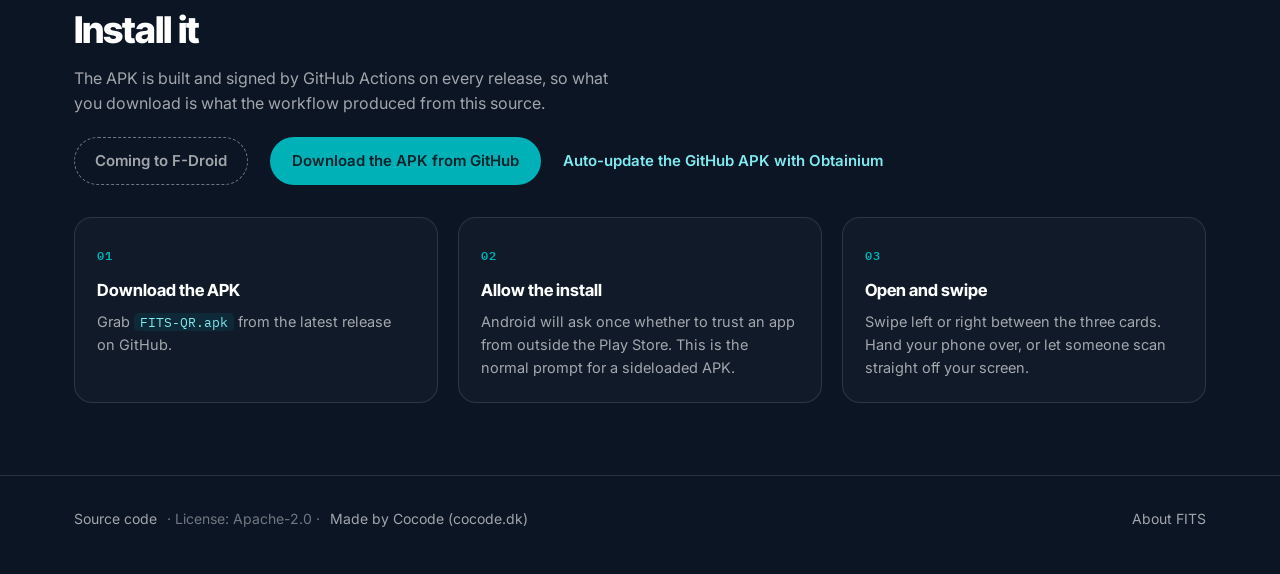
==== commit dc2c977b: "chore: the cocode-apps publishing standard on the site, README and store listing Site (website/, ser" ====
--- a/website/index.html
+++ b/website/index.html
@@ -59,18 +59,21 @@
 
 <header class="masthead">
   <div class="shell">
-    <a class="brand" href="">
-      <img src="fits-logo-white.png" width="336" height="261" alt="">
-      FITS QR
-    </a>
-    <nav>
-      <a class="lang-switch" href="da/" hreflang="da">Dansk</a>
-      <a class="btn btn-primary btn-sm" href="https://github.com/cocodedk/fits-qr/releases/latest"><svg viewBox="0 0 24 24" fill="none" aria-hidden="true"><path d="M12 3.5v11m0 0 4-4m-4 4-4-4M4.5 18.5h15" stroke="currentColor" stroke-width="1.9" stroke-linecap="round" stroke-linejoin="round"/></svg><span>Download the APK</span></a>
-    </nav>
+    <!-- cocode-apps:nav:start -->
+<link rel="stylesheet" href="/fits-qr/css/cocode-nav.css">
+<a class="skip" href="#main">Skip to content</a>
+<nav class="cocode-nav" aria-label="FITS">
+  <a class="brand" href="/fits-qr/" data-nav="home" aria-current="page"><img src="/fits-qr/img/icon.png" alt="" width="32" height="32">FITS</a>
+  <a href="/fits-qr/#how" data-nav="how">How it works</a>
+  <a href="/fits-qr/#install" data-nav="install">Install</a>
+  <a href="https://cocode.dk/" data-nav="more">More apps</a>
+</nav>
+<!-- cocode-apps:nav:end -->
+    <a class="lang-switch" href="da/" hreflang="da">Dansk</a>
   </div>
 </header>
 
-<main>
+<main id="main" tabindex="-1">
   <section class="hero">
     <div class="shell">
       <div>
@@ -113,7 +116,7 @@
                   <div class="qr-wrap">
                     <div class="qr-glow"></div>
                     <div class="qr-card">
-                      <img src="qr-babak.png" width="568" height="568" alt="QR code holding Babak Bandpey's contact details" loading="lazy" decoding="async">
+                      <img src="qr-babak.png" width="536" height="536" alt="QR code holding Babak Bandpey's contact details" loading="lazy" decoding="async">
                     </div>
                   </div>
                   <p class="scan-hint"><svg viewBox="0 0 24 24" fill="none" aria-hidden="true"><rect x="3.5" y="5" width="17" height="14" stroke="#7FEAEF" stroke-width="1.5"/><path d="M7 9.5V7.5h2M17 9.5V7.5h-2M7 14.5v2h2M17 14.5v2h-2" stroke="#7FEAEF" stroke-width="1.5" stroke-linecap="round"/></svg>Scan to save the contact</p>
@@ -159,7 +162,7 @@
     </div>
   </section>
 
-  <section class="payload">
+  <section class="payload" id="how">
     <div class="shell">
       <div>
         <h2>What the QR actually contains</h2>
@@ -188,10 +191,17 @@
     </div>
   </section>
 
-  <section class="install">
+  <section class="get" id="install">
     <div class="shell">
       <h2>Install it</h2>
       <p>The APK is built and signed by GitHub Actions on every release, so what you download is what the workflow produced from this source.</p>
+      <!-- cocode-apps:install:start -->
+<ul class="install" role="list">
+  <li><p class="fdroid-soon">Coming to F-Droid</p></li>
+  <li><a href="https://github.com/cocodedk/fits-qr/releases/latest/download/FITS-QR.apk">Download the APK from GitHub</a></li>
+  <li><a href="https://apps.obtainium.imranr.dev/redirect?r=obtainium://add/https://github.com/cocodedk/fits-qr">Auto-update the GitHub APK with Obtainium</a></li>
+</ul>
+<!-- cocode-apps:install:end -->
       <ol class="steps">
         <li><h3>Download the APK</h3><p>Grab <code>FITS-QR.apk</code> from the latest release on GitHub.</p></li>
         <li><h3>Allow the install</h3><p>Android will ask once whether to trust an app from outside the Play Store. This is the normal prompt for a sideloaded APK.</p></li>
@@ -201,15 +211,18 @@
   </section>
 </main>
 
-<footer>
+<div class="site-foot">
   <div class="shell">
-    <span>© 2026 <a href="https://cocode.dk" target="_blank" rel="noreferrer">Cocode</a></span>
-    <span>Created by <a href="https://linkedin.com/in/babakbandpey" target="_blank" rel="noreferrer">Babak Bandpey</a></span>
-    <span class="spacer"><a href="https://fits.dk" target="_blank" rel="noreferrer">About FITS</a></span>
-    <span><a href="https://github.com/cocodedk/fits-qr">Source</a></span>
-    <span><a href="https://github.com/cocodedk/fits-qr/blob/main/LICENSE">Apache-2.0</a></span>
+    <!-- cocode-apps:footer:start -->
+<footer class="cocode-footer">
+  <a href="https://github.com/cocodedk/fits-qr">Source code</a> ·
+  License: Apache-2.0 ·
+  <a href="https://cocode.dk/">Made by Cocode (cocode.dk)</a>
+</footer>
+<!-- cocode-apps:footer:end -->
+    <a class="foot-about" href="https://fits.dk" target="_blank" rel="noreferrer">About FITS</a>
   </div>
-</footer>
+</div>
 
 <script>
 window.__FITS_VCARDS = [
@@ -228,27 +241,36 @@
 
   // The vCards ship base64-encoded so that a scraper reading the raw HTML finds no
   // phone number or address to harvest. TextDecoder, not atob alone, because the
-  // payload is UTF-8 and the names carry ø and æ.
-  const decode = (s) =>
-    new TextDecoder().decode(Uint8Array.from(atob(s), (c) => c.charCodeAt(0)));
-  const VCARDS = (window.__FITS_VCARDS || []).map(decode);
-
-  // Swap each card's masked phone, email and address for the real values.
+  // payload is UTF-8 and the names carry ø and æ. Decoding must never throw: a broken
+  // payload should cost the page its contact details, not its pager.
+  const decode = (s) => {
+    try {
+      return new TextDecoder().decode(Uint8Array.from(atob(s), (c) => c.charCodeAt(0)));
+    } catch (err) {
+      return "";
+    }
+  };
+  const source = Array.isArray(window.__FITS_VCARDS) ? window.__FITS_VCARDS : [];
+  const VCARDS = source.map(decode);
+
+  // Swap each card's masked phone, email and address for the real values. ADR is
+  // structured (;;street;city;;postal;country); the row shows it the way a letter
+  // would be addressed. Anything that comes back empty leaves the mask in place,
+  // which is the honest fallback — a blank row would just look broken.
   const field = (vcard, key) => {
-    const line = vcard.split("\r\n").find((l) => l.startsWith(key));
+    const line = (vcard || "").split("\r\n").find((l) => l.startsWith(key));
     return line ? line.slice(line.indexOf(":") + 1) : "";
   };
-  // ADR is structured (;;street;city;;postal;country); the row shows it the way a
-  // letter would be addressed.
   const display = (vcard, key) => {
     const value = field(vcard, key);
     if (key !== "ADR") return value;
     const [, , street, city, , postal] = value.split(";");
-    return `${street}, ${postal} ${city}`;
+    return street ? `${street}, ${postal} ${city}` : "";
   };
   cards.forEach((card, i) => {
     card.querySelectorAll("[data-vc]").forEach((el) => {
-      el.textContent = display(VCARDS[i], el.dataset.vc);
+      const value = display(VCARDS[i], el.dataset.vc);
+      if (value) el.textContent = value;
     });
   });
 
@@ -258,7 +280,7 @@
     track.style.transform = `translate3d(${-index * 100}%, 0, 0)`;
     dots.forEach((d, i) => d.setAttribute("aria-current", String(i === index)));
     cards.forEach((c, i) => c.toggleAttribute("inert", i !== index));
-    if (!out) return;
+    if (!out || !VCARDS[index]) return;
     out.innerHTML = VCARDS[index]
       .split("\r\n")
       .map((line) => {
--- a/website/styles.css
+++ b/website/styles.css
@@ -49,19 +49,18 @@
 
 /* ── Header ─────────────────────────────────────────────────────────── */
 .masthead {
-  position: sticky;
-  top: 0;
-  z-index: 20;
   background: rgba(11, 21, 36, 0.82);
-  backdrop-filter: blur(14px);
   border-bottom: 1px solid var(--hairline);
 }
 .masthead .shell {
-  display: flex;
-  align-items: center;
-  gap: 20px;
+  position: relative;
+  display: flex;
+  flex-wrap: wrap;
+  align-items: center;
+  gap: 0 20px;
   min-height: 64px;
 }
+/* The shared navigation (css/cocode-nav.css) lays the links out; this gives them the site's look. */
 .brand {
   display: flex;
   align-items: center;
@@ -71,22 +70,34 @@
   font-weight: 700;
   letter-spacing: 0.02em;
 }
-.brand img { width: 30px; height: auto; display: block; }
-.masthead nav {
-  margin-left: auto;
-  display: flex;
-  align-items: center;
-  gap: 8px;
-}
+.brand img { width: 30px; height: 30px; display: block; border-radius: 7px; }
+.masthead .cocode-nav { flex: 1 1 auto; gap: 0 4px; }
+.masthead .cocode-nav a { padding: 0 10px; font-size: 14.5px; font-weight: 500; color: var(--ink-dim); }
+.masthead .cocode-nav a:hover { color: var(--ink); }
+.masthead .cocode-nav .brand { padding: 0; font-size: 16px; font-weight: 700; color: var(--ink); }
 .lang-switch {
+  display: inline-flex;
+  align-items: center;
+  min-height: 44px;
   font-size: 13px;
   font-weight: 600;
   letter-spacing: 0.06em;
   color: var(--ink-dim);
-  padding: 6px 10px;
+  padding: 0 14px;
   border: 1px solid var(--hairline);
   border-radius: 999px;
 }
+/* Phones: the language switch sits on the name's row, top right, so the links keep their own row. */
+@media (max-width: 47.99em) {
+  .lang-switch { position: absolute; top: 10px; right: 16px; }
+  .masthead .cocode-nav .brand + a { margin-left: -10px; }
+}
+/* Wide screens: one row, kept in view while scrolling. */
+@media (min-width: 48em) {
+  .masthead { position: sticky; top: 0; z-index: 20; backdrop-filter: blur(14px); }
+}
+section[id] { scroll-margin-top: 72px; }
+main:focus { outline: 0; }
 .lang-switch:hover { color: var(--ink); border-color: var(--teal); }
 
 .btn {
@@ -549,21 +560,53 @@
 .fact p { margin: 0; font-size: 14.5px; color: var(--ink-dim); text-wrap: pretty; }
 
 /* ── Install steps — a real sequence, so it is numbered ─────────────── */
-.install {
+.get {
   padding: 8px 0 72px;
 }
-.install h2 {
+.get h2 {
   font-family: var(--display);
   font-size: clamp(1.7rem, 3vw, 2.3rem);
   font-weight: 800;
   letter-spacing: -0.025em;
   margin: 0 0 6px;
 }
-.install > .shell > p {
+.get > .shell > p {
   color: var(--ink-dim);
+  margin: 0 0 20px;
+  max-width: 54ch;
+}
+/* The shared cocode-apps install block: F-Droid first, then the APK (the main button), then Obtainium. */
+.install {
+  list-style: none;
+  padding: 0;
   margin: 0 0 32px;
-  max-width: 54ch;
-}
+  display: flex;
+  flex-wrap: wrap;
+  align-items: center;
+  gap: 12px 22px;
+}
+.install a,
+.install .fdroid-soon {
+  display: inline-flex;
+  align-items: center;
+  min-height: 48px;
+  margin: 0;
+  font-size: 15px;
+  font-weight: 600;
+}
+.install .fdroid-soon {
+  padding: 0 20px;
+  border: 1px dashed var(--ink-faint);
+  border-radius: 999px;
+  color: var(--ink-dim);
+}
+.install li:nth-child(2) a {
+  padding: 0 22px;
+  border-radius: 999px;
+  background: var(--teal);
+  color: #04222a;
+}
+.install li:nth-child(2) a:hover { background: var(--teal-light); color: #04222a; }
 .steps {
   list-style: none;
   counter-reset: step;
@@ -606,19 +649,23 @@
 }
 
 /* ── Footer ─────────────────────────────────────────────────────────── */
-footer {
+.site-foot {
   border-top: 1px solid var(--hairline);
-  padding: 30px 0 40px;
+  padding: 22px 0 32px;
   font-size: 14px;
   color: var(--ink-faint);
 }
-footer .shell {
+.site-foot .shell {
   display: flex;
   flex-wrap: wrap;
-  gap: 10px 22px;
-  align-items: center;
-}
-footer .spacer { margin-left: auto; }
+  gap: 4px 22px;
+  align-items: center;
+}
+.site-foot .cocode-footer { display: flex; flex-wrap: wrap; align-items: center; gap: 0 10px; margin-right: auto; }
+.site-foot .cocode-footer a { padding: 0; color: var(--ink-dim); }
+.site-foot .cocode-footer a:hover,
+.site-foot .foot-about:hover { color: var(--ink); }
+.site-foot .foot-about { display: inline-flex; align-items: center; min-height: 44px; color: var(--ink-dim); }
 
 /* ── Persian/RTL and Danish share the LTR layout; Danish needs nothing ── */
 
@@ -658,7 +705,6 @@
     transform-origin: top center;
     margin-bottom: calc(844px * (var(--phone-scale, 0.86) - 1));
   }
-  .masthead .btn span { display: none; }
 }
 
 @media (prefers-reduced-motion: reduce) {
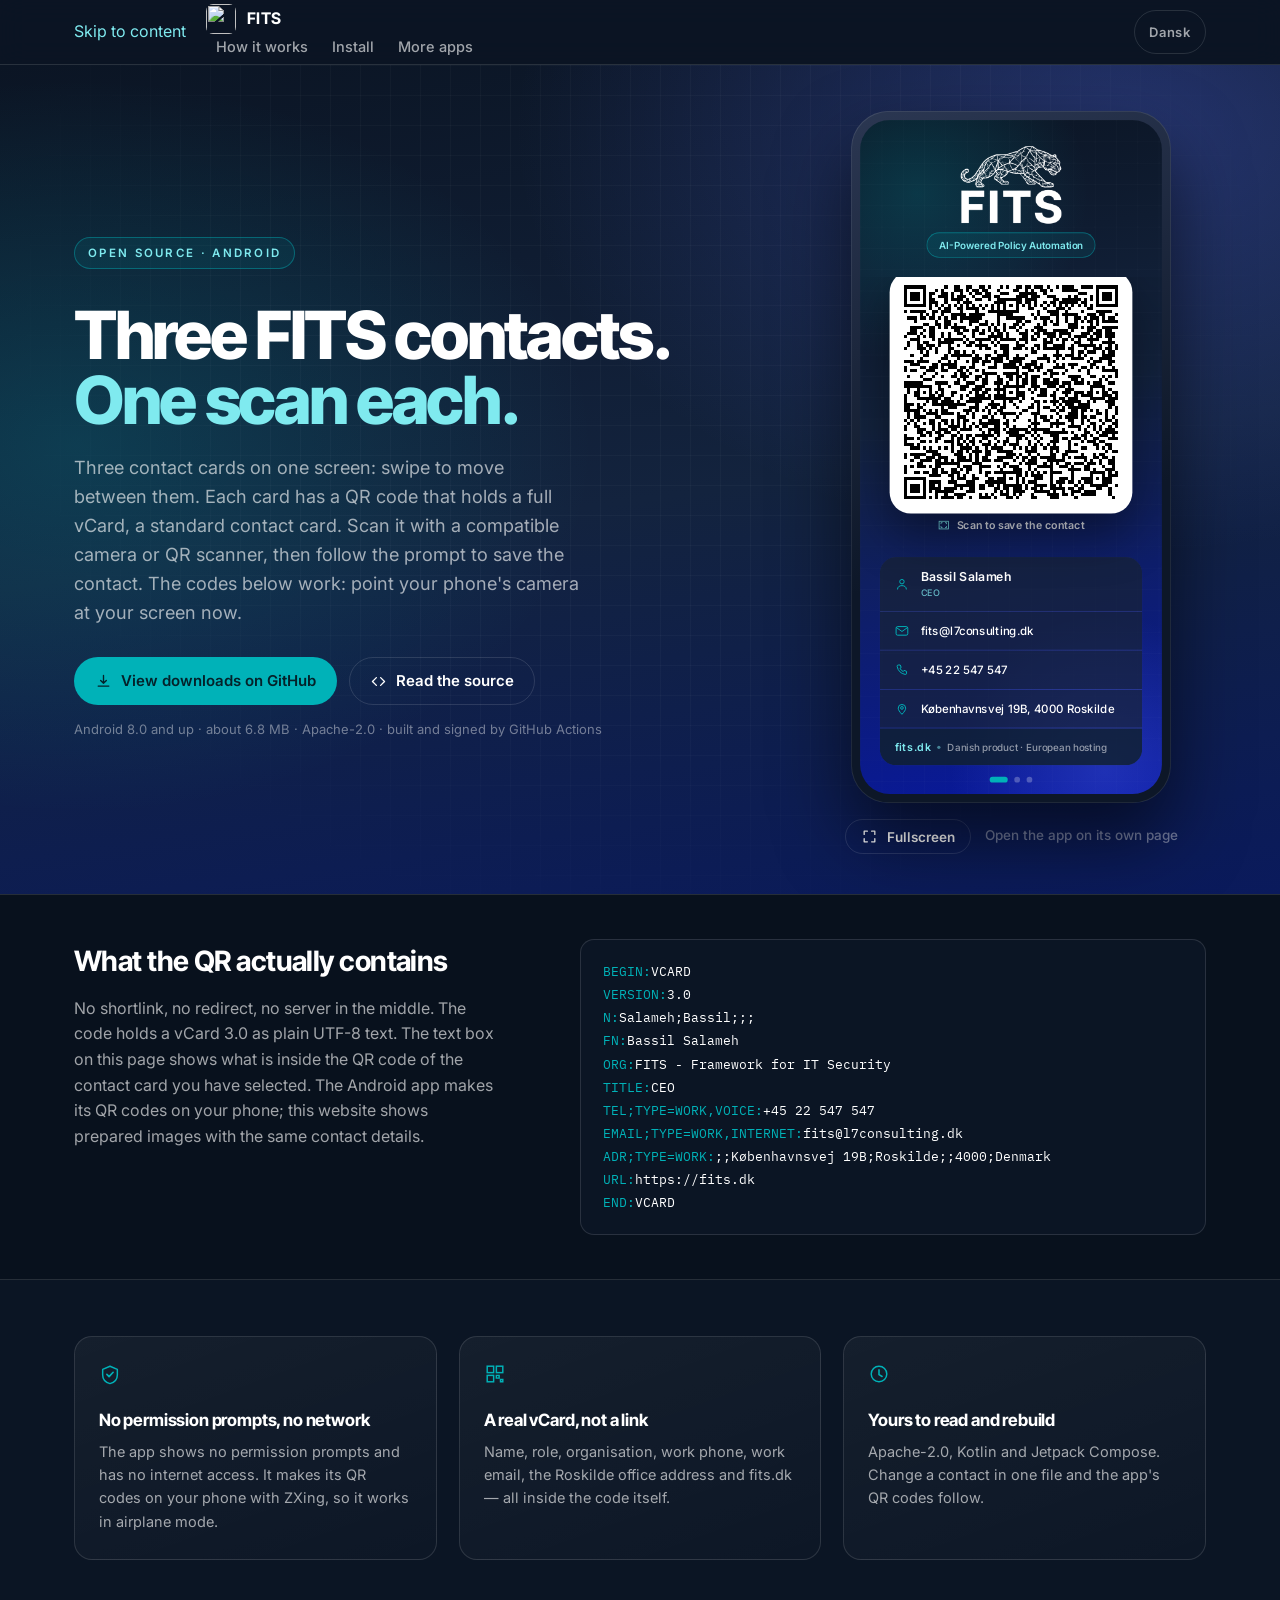
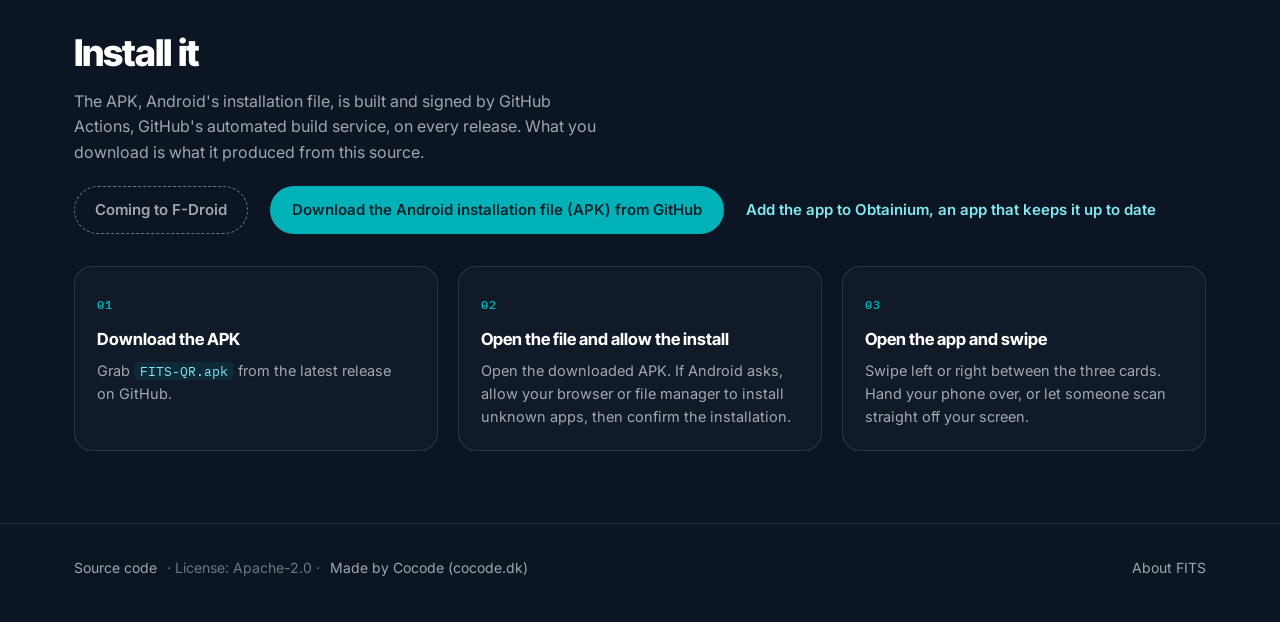
==== commit 285fdcea: "feat: Danish for every text, English wording fixed (needs Danish review) Danish app text for every t" ====
--- a/website/index.html
+++ b/website/index.html
@@ -4,7 +4,7 @@
 <meta charset="utf-8">
 <meta name="viewport" content="width=device-width, initial-scale=1">
 <title>FITS QR — three FITS contacts, one scan</title>
-<meta name="description" content="An open-source Android app for FITS. Swipe between three FITS contact cards and scan the QR code to save the contact — offline, no permissions, no tracking.">
+<meta name="description" content="An open-source Android app for FITS. Swipe between three FITS contact cards and scan the QR code to save the contact — offline, no permission prompts, no tracking.">
 <meta name="author" content="Babak Bandpey">
 <meta name="theme-color" content="#0b1524">
 <link rel="canonical" href="https://cocodedk.github.io/fits-qr/">
@@ -20,14 +20,14 @@
 <meta property="og:locale:alternate" content="da_DK">
 <meta property="og:url" content="https://cocodedk.github.io/fits-qr/">
 <meta property="og:title" content="FITS QR — three FITS contacts, one scan">
-<meta property="og:description" content="An open-source Android app for FITS. Swipe between three FITS contact cards and scan the QR code to save the contact — offline, no permissions, no tracking.">
+<meta property="og:description" content="An open-source Android app for FITS. Swipe between three FITS contact cards and scan the QR code to save the contact — offline, no permission prompts, no tracking.">
 <meta property="og:image" content="https://cocodedk.github.io/fits-qr/og.png">
 <meta property="og:image:width" content="1200">
 <meta property="og:image:height" content="630">
 <meta property="og:image:alt" content="The FITS QR app screen, showing a contact card and its QR code">
 <meta name="twitter:card" content="summary_large_image">
 <meta name="twitter:title" content="FITS QR — three FITS contacts, one scan">
-<meta name="twitter:description" content="An open-source Android app for FITS. Swipe between three FITS contact cards and scan the QR code to save the contact — offline, no permissions, no tracking.">
+<meta name="twitter:description" content="An open-source Android app for FITS. Swipe between three FITS contact cards and scan the QR code to save the contact — offline, no permission prompts, no tracking.">
 <meta name="twitter:image" content="https://cocodedk.github.io/fits-qr/og.png">
 <link rel="preconnect" href="https://fonts.googleapis.com">
 <link rel="preconnect" href="https://fonts.gstatic.com" crossorigin>
@@ -47,7 +47,7 @@
   "license": "https://www.apache.org/licenses/LICENSE-2.0",
   "isAccessibleForFree": true,
   "inLanguage": ["en", "da"],
-  "description": "An open-source Android app for FITS. Swipe between three FITS contact cards and scan the QR code to save the contact — offline, no permissions, no tracking.",
+  "description": "An open-source Android app for FITS. Swipe between three FITS contact cards and scan the QR code to save the contact — offline, no permission prompts, no tracking.",
   "author": {"@type": "Person", "name": "Babak Bandpey", "url": "https://cocode.dk"},
   "publisher": {"@type": "Organization", "name": "Cocode", "url": "https://cocode.dk"},
   "offers": {"@type": "Offer", "price": "0", "priceCurrency": "EUR"},
@@ -79,12 +79,12 @@
       <div>
         <p class="eyebrow">Open source · Android</p>
         <h1>Three FITS contacts.<br><em>One scan each.</em></h1>
-        <p class="lede">A single screen, three swipeable cards. Each card's QR code carries a full vCard, so any phone camera saves the contact in one tap. The codes below are live — point your phone at your screen right now.</p>
+        <p class="lede">Three contact cards on one screen: swipe to move between them. Each card has a QR code that holds a full vCard, a standard contact card. Scan it with a compatible camera or QR scanner, then follow the prompt to save the contact. The codes below work: point your phone's camera at your screen now.</p>
         <div class="cta-row">
-          <a class="btn btn-primary" href="https://github.com/cocodedk/fits-qr/releases/latest"><svg viewBox="0 0 24 24" fill="none" aria-hidden="true"><path d="M12 3.5v11m0 0 4-4m-4 4-4-4M4.5 18.5h15" stroke="currentColor" stroke-width="1.9" stroke-linecap="round" stroke-linejoin="round"/></svg>Download the APK</a>
+          <a class="btn btn-primary" href="https://github.com/cocodedk/fits-qr/releases/latest"><svg viewBox="0 0 24 24" fill="none" aria-hidden="true"><path d="M12 3.5v11m0 0 4-4m-4 4-4-4M4.5 18.5h15" stroke="currentColor" stroke-width="1.9" stroke-linecap="round" stroke-linejoin="round"/></svg>View downloads on GitHub</a>
           <a class="btn btn-ghost" href="https://github.com/cocodedk/fits-qr"><svg viewBox="0 0 24 24" fill="none" aria-hidden="true"><path d="M9 6.5 3.5 12 9 17.5M15 6.5 20.5 12 15 17.5" stroke="currentColor" stroke-width="1.9" stroke-linecap="round" stroke-linejoin="round"/></svg>Read the source</a>
         </div>
-        <p class="cta-note">Android 8.0 and up · ~6.8 MB · Apache-2.0 · built and signed by GitHub Actions</p>
+        <p class="cta-note">Android 8.0 and up · about 6.8 MB · Apache-2.0 · built and signed by GitHub Actions</p>
       </div>
 
       <div class="stage">
@@ -96,11 +96,11 @@
               <p class="app-tagline">AI-Powered Policy Automation</p>
               <div class="pager">
                 <div class="track" id="track">
-                <article class="card" role="group" aria-roledescription="slide" aria-label="Bassil Salameh">
+                <article class="card" role="group" aria-roledescription="contact card" aria-label="Bassil Salameh">
                   <div class="qr-wrap">
                     <div class="qr-glow"></div>
                     <div class="qr-card">
-                      <img src="qr-bassil.png" width="568" height="568" alt="QR code holding Bassil Salameh's contact details" loading="lazy" decoding="async">
+                      <img src="qr-bassil.png" width="568" height="568" alt="QR code with the contact details of Bassil Salameh" loading="lazy" decoding="async">
                     </div>
                   </div>
                   <p class="scan-hint"><svg viewBox="0 0 24 24" fill="none" aria-hidden="true"><rect x="3.5" y="5" width="17" height="14" stroke="#7FEAEF" stroke-width="1.5"/><path d="M7 9.5V7.5h2M17 9.5V7.5h-2M7 14.5v2h2M17 14.5v2h-2" stroke="#7FEAEF" stroke-width="1.5" stroke-linecap="round"/></svg>Scan to save the contact</p>
@@ -112,11 +112,11 @@
                     <div class="row-foot"><b>fits.dk</b><i></i>Danish product · European hosting</div>
                   </div>
                 </article>
-                <article class="card" role="group" aria-roledescription="slide" aria-label="Babak Bandpey">
+                <article class="card" role="group" aria-roledescription="contact card" aria-label="Babak Bandpey">
                   <div class="qr-wrap">
                     <div class="qr-glow"></div>
                     <div class="qr-card">
-                      <img src="qr-babak.png" width="536" height="536" alt="QR code holding Babak Bandpey's contact details" loading="lazy" decoding="async">
+                      <img src="qr-babak.png" width="536" height="536" alt="QR code with the contact details of Babak Bandpey" loading="lazy" decoding="async">
                     </div>
                   </div>
                   <p class="scan-hint"><svg viewBox="0 0 24 24" fill="none" aria-hidden="true"><rect x="3.5" y="5" width="17" height="14" stroke="#7FEAEF" stroke-width="1.5"/><path d="M7 9.5V7.5h2M17 9.5V7.5h-2M7 14.5v2h2M17 14.5v2h-2" stroke="#7FEAEF" stroke-width="1.5" stroke-linecap="round"/></svg>Scan to save the contact</p>
@@ -128,11 +128,11 @@
                     <div class="row-foot"><b>fits.dk</b><i></i>Danish product · European hosting</div>
                   </div>
                 </article>
-                <article class="card" role="group" aria-roledescription="slide" aria-label="Silas Stilling Jørgensen">
+                <article class="card" role="group" aria-roledescription="contact card" aria-label="Silas Stilling Jørgensen">
                   <div class="qr-wrap">
                     <div class="qr-glow"></div>
                     <div class="qr-card">
-                      <img src="qr-silas.png" width="568" height="568" alt="QR code holding Silas Stilling Jørgensen's contact details" loading="lazy" decoding="async">
+                      <img src="qr-silas.png" width="568" height="568" alt="QR code with the contact details of Silas Stilling Jørgensen" loading="lazy" decoding="async">
                     </div>
                   </div>
                   <p class="scan-hint"><svg viewBox="0 0 24 24" fill="none" aria-hidden="true"><rect x="3.5" y="5" width="17" height="14" stroke="#7FEAEF" stroke-width="1.5"/><path d="M7 9.5V7.5h2M17 9.5V7.5h-2M7 14.5v2h2M17 14.5v2h-2" stroke="#7FEAEF" stroke-width="1.5" stroke-linecap="round"/></svg>Scan to save the contact</p>
@@ -166,7 +166,7 @@
     <div class="shell">
       <div>
         <h2>What the QR actually contains</h2>
-        <p>No shortlink, no redirect, no server in the middle. The code encodes a vCard 3.0 in plain UTF-8, generated on your device. This is the exact text the card on the left is showing right now.</p>
+        <p>No shortlink, no redirect, no server in the middle. The code holds a vCard 3.0 as plain UTF-8 text. The text box on this page shows what is inside the QR code of the contact card you have selected. The Android app makes its QR codes on your phone; this website shows prepared images with the same contact details.</p>
       </div>
       <pre class="vcard" id="vcard" aria-live="polite"><span class="k">BEGIN:</span><span class="v">VCARD</span>
 <span class="k">VERSION:</span><span class="v">3.0</span>
@@ -179,33 +179,33 @@
 <span class="k">ADR;TYPE=WORK:</span><span class="v">;;Københavnsvej ••B;Roskilde;;••••;Denmark</span>
 <span class="k">URL:</span><span class="v">https://fits.dk</span>
 <span class="k">END:</span><span class="v">VCARD</span></pre>
-      <noscript><p class="vcard-note">The digits above are hidden while JavaScript is off — this page masks phone numbers, email addresses and the house number so address harvesters cannot scrape them. Turn JavaScript on, or scan the QR code, to see the full vCard.</p></noscript>
+      <noscript><p class="vcard-note">While JavaScript is off, this page shows the phone numbers, email addresses and house number as dots. They are still public: the page's data and the QR images contain them. Turn JavaScript on, or scan a QR code, to see them in full.</p></noscript>
     </div>
   </section>
 
   <section class="facts">
     <div class="shell">
-      <div class="fact"><svg viewBox="0 0 24 24" fill="none" aria-hidden="true"><path d="M12 3.5 20 7v6.2c0 4.6-3.3 8.1-8 9.3-4.7-1.2-8-4.7-8-9.3V7l8-3.5Z" stroke="currentColor" stroke-width="1.6" stroke-linejoin="round"/><path d="M8.6 12.4l2.4 2.4 4.4-4.7" stroke="currentColor" stroke-width="1.8" stroke-linecap="round" stroke-linejoin="round"/></svg><h3>No permissions, no network</h3><p>The app asks for nothing and talks to nobody. QR codes are generated on-device with ZXing, so it works in airplane mode.</p></div>
+      <div class="fact"><svg viewBox="0 0 24 24" fill="none" aria-hidden="true"><path d="M12 3.5 20 7v6.2c0 4.6-3.3 8.1-8 9.3-4.7-1.2-8-4.7-8-9.3V7l8-3.5Z" stroke="currentColor" stroke-width="1.6" stroke-linejoin="round"/><path d="M8.6 12.4l2.4 2.4 4.4-4.7" stroke="currentColor" stroke-width="1.8" stroke-linecap="round" stroke-linejoin="round"/></svg><h3>No permission prompts, no network</h3><p>The app shows no permission prompts and has no internet access. It makes its QR codes on your phone with ZXing, so it works in airplane mode.</p></div>
       <div class="fact"><svg viewBox="0 0 24 24" fill="none" aria-hidden="true"><rect x="3.5" y="3.5" width="7" height="7" stroke="currentColor" stroke-width="1.6"/><rect x="13.5" y="3.5" width="7" height="7" stroke="currentColor" stroke-width="1.6"/><rect x="3.5" y="13.5" width="7" height="7" stroke="currentColor" stroke-width="1.6"/><path d="M13.5 13.5h3v3h-3zM18 18h2.5v2.5H18z" stroke="currentColor" stroke-width="1.6"/></svg><h3>A real vCard, not a link</h3><p>Name, role, organisation, work phone, work email, the Roskilde office address and fits.dk — all inside the code itself.</p></div>
-      <div class="fact"><svg viewBox="0 0 24 24" fill="none" aria-hidden="true"><circle cx="12" cy="12" r="8.5" stroke="currentColor" stroke-width="1.6"/><path d="M12 7.5v5.2l3.4 2" stroke="currentColor" stroke-width="1.7" stroke-linecap="round" stroke-linejoin="round"/></svg><h3>Yours to read and rebuild</h3><p>Apache-2.0, Kotlin and Jetpack Compose. Change a contact in one file and the QR regenerates from it.</p></div>
+      <div class="fact"><svg viewBox="0 0 24 24" fill="none" aria-hidden="true"><circle cx="12" cy="12" r="8.5" stroke="currentColor" stroke-width="1.6"/><path d="M12 7.5v5.2l3.4 2" stroke="currentColor" stroke-width="1.7" stroke-linecap="round" stroke-linejoin="round"/></svg><h3>Yours to read and rebuild</h3><p>Apache-2.0, Kotlin and Jetpack Compose. Change a contact in one file and the app's QR codes follow.</p></div>
     </div>
   </section>
 
   <section class="get" id="install">
     <div class="shell">
       <h2>Install it</h2>
-      <p>The APK is built and signed by GitHub Actions on every release, so what you download is what the workflow produced from this source.</p>
+      <p>The APK, Android's installation file, is built and signed by GitHub Actions, GitHub's automated build service, on every release. What you download is what it produced from this source.</p>
       <!-- cocode-apps:install:start -->
 <ul class="install" role="list">
   <li><p class="fdroid-soon">Coming to F-Droid</p></li>
-  <li><a href="https://github.com/cocodedk/fits-qr/releases/latest/download/FITS-QR.apk">Download the APK from GitHub</a></li>
-  <li><a href="https://apps.obtainium.imranr.dev/redirect?r=obtainium://add/https://github.com/cocodedk/fits-qr">Auto-update the GitHub APK with Obtainium</a></li>
+  <li><a href="https://github.com/cocodedk/fits-qr/releases/latest/download/FITS-QR.apk">Download the Android installation file (APK) from GitHub</a></li>
+  <li><a href="https://apps.obtainium.imranr.dev/redirect?r=obtainium://add/https://github.com/cocodedk/fits-qr">Add the app to Obtainium, an app that keeps it up to date</a></li>
 </ul>
 <!-- cocode-apps:install:end -->
       <ol class="steps">
         <li><h3>Download the APK</h3><p>Grab <code>FITS-QR.apk</code> from the latest release on GitHub.</p></li>
-        <li><h3>Allow the install</h3><p>Android will ask once whether to trust an app from outside the Play Store. This is the normal prompt for a sideloaded APK.</p></li>
-        <li><h3>Open and swipe</h3><p>Swipe left or right between the three cards. Hand your phone over, or let someone scan straight off your screen.</p></li>
+        <li><h3>Open the file and allow the install</h3><p>Open the downloaded APK. If Android asks, allow your browser or file manager to install unknown apps, then confirm the installation.</p></li>
+        <li><h3>Open the app and swipe</h3><p>Swipe left or right between the three cards. Hand your phone over, or let someone scan straight off your screen.</p></li>
       </ol>
     </div>
   </section>
--- a/website/styles.css
+++ b/website/styles.css
@@ -667,6 +667,35 @@
 .site-foot .foot-about:hover { color: var(--ink); }
 .site-foot .foot-about { display: inline-flex; align-items: center; min-height: 44px; color: var(--ink-dim); }
 
+/* ── Privacy policy page (privacy/ and da/privacy/) ─────────────────── */
+.legal { padding: 56px 0 72px; }
+.legal .shell { max-width: 760px; }
+.legal h1 {
+  font-size: clamp(2rem, 6vw, 2.9rem);
+  line-height: 1.08;
+  margin: 0 0 14px;
+}
+.legal .meta { margin: 0 0 12px; color: var(--ink-dim); font-size: 14.5px; }
+.legal h2 {
+  font-family: var(--display);
+  font-size: 1.4rem;
+  font-weight: 800;
+  letter-spacing: -0.015em;
+  line-height: 1.2;
+  margin: 40px 0 10px;
+}
+.legal p { margin: 0 0 14px; color: var(--ink-dim); text-wrap: pretty; }
+.legal p a { text-decoration: underline; text-underline-offset: 3px; }
+.legal code {
+  font-family: var(--mono);
+  font-size: 0.86em;
+  overflow-wrap: anywhere;
+  padding: 1px 6px;
+  border-radius: 5px;
+  background: rgba(255, 255, 255, 0.08);
+}
+.legal .back { margin-top: 40px; }
+
 /* ── Persian/RTL and Danish share the LTR layout; Danish needs nothing ── */
 
 /* ── Responsive ─────────────────────────────────────────────────────── */
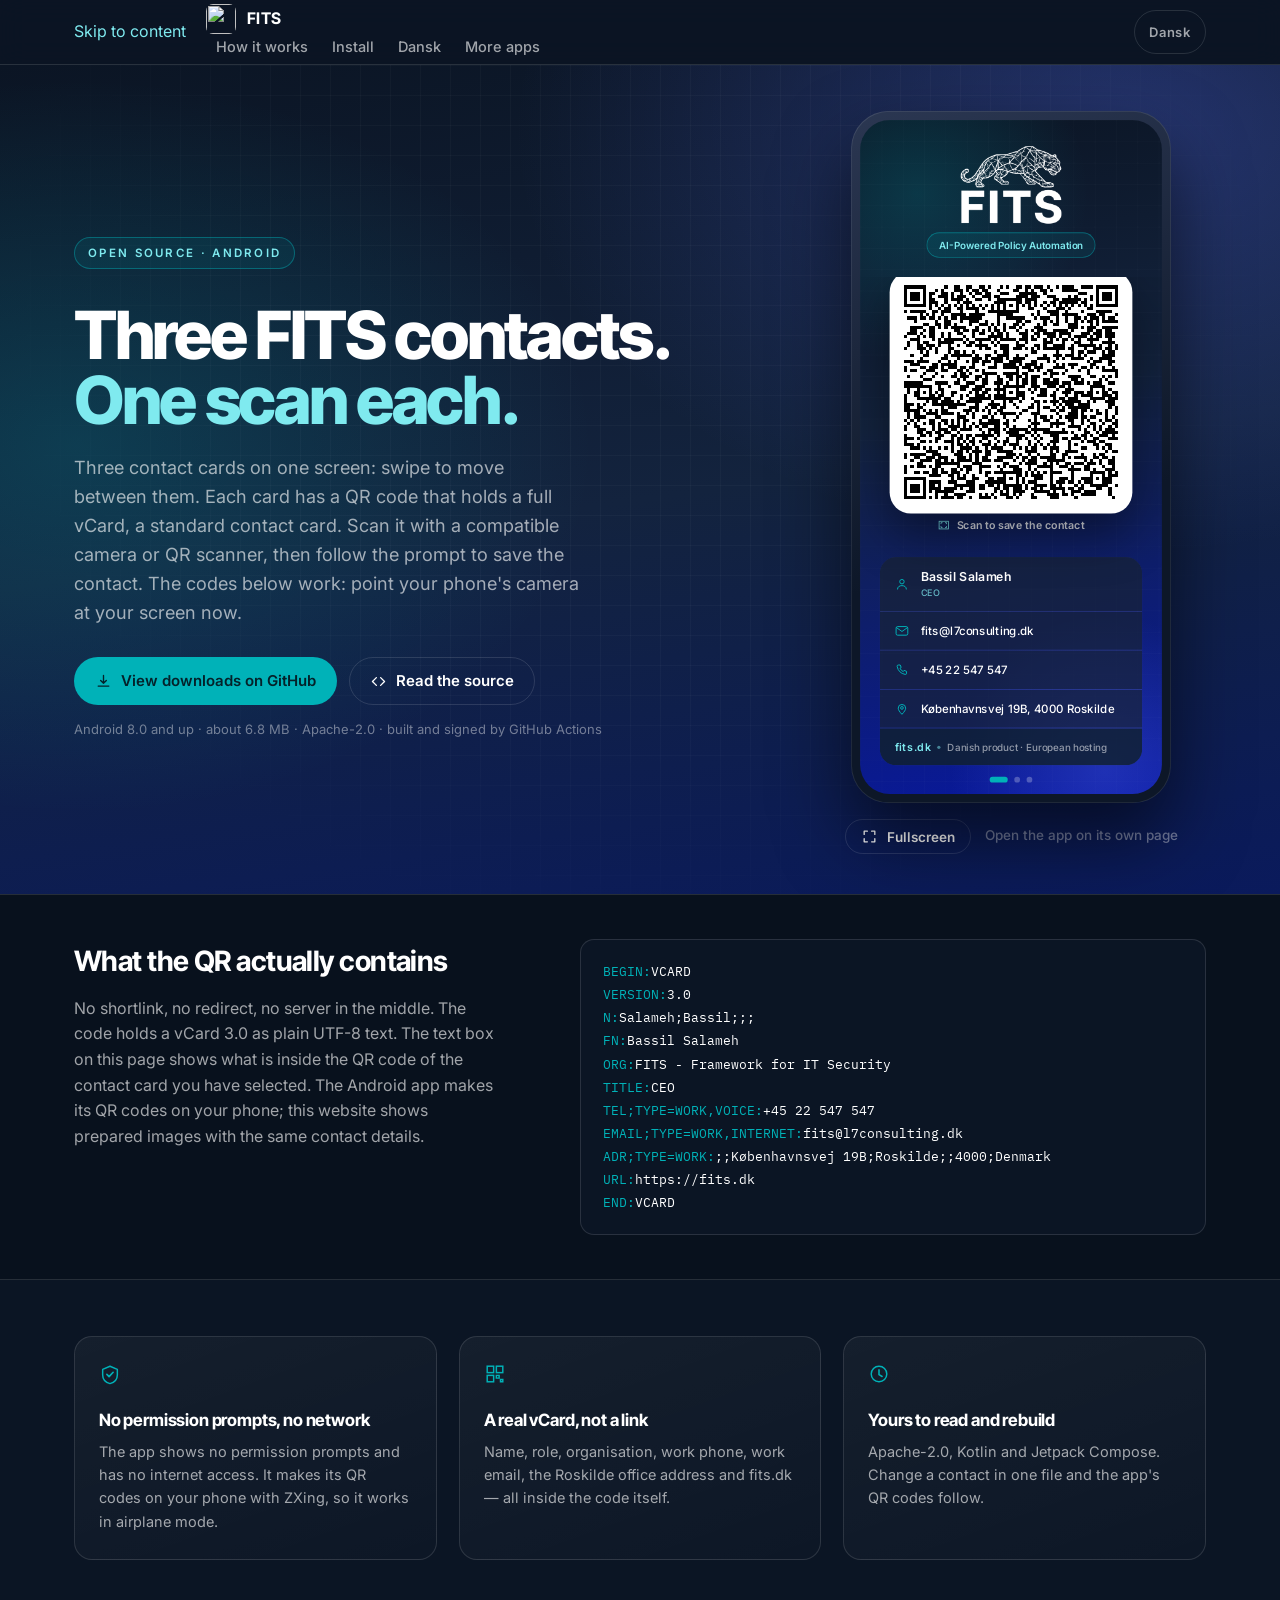
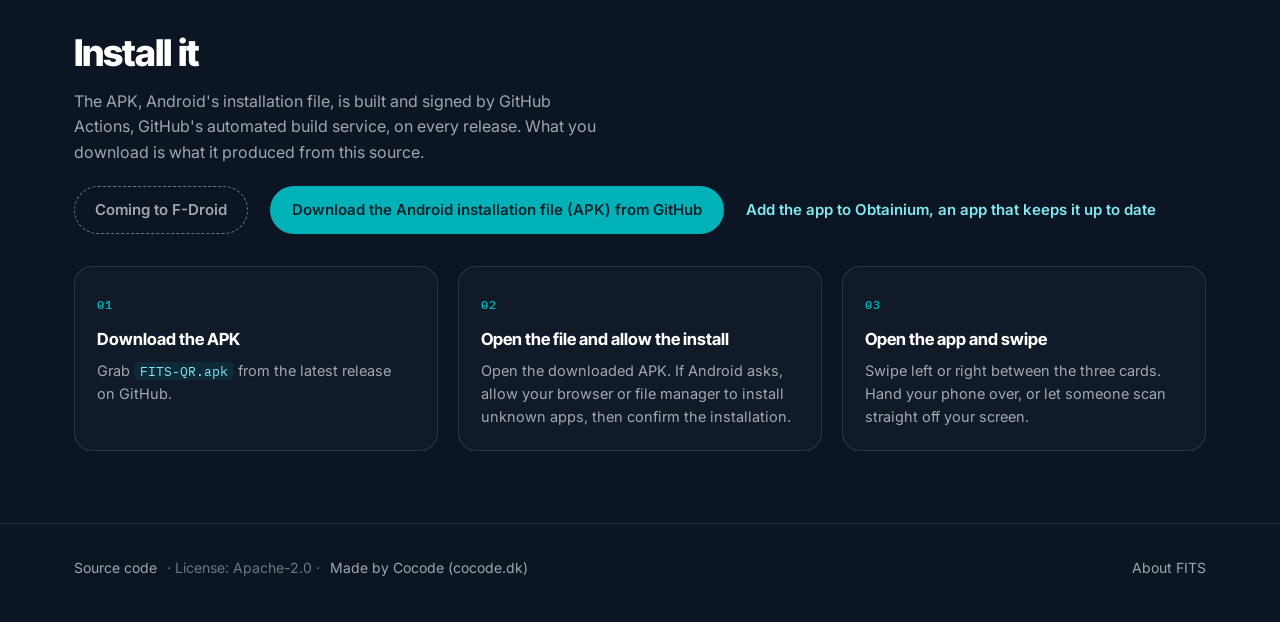
==== commit bbb64c03: "feat: the navigation links the English and Danish pages to each other Rendered with cocode-apps (app" ====
--- a/website/index.html
+++ b/website/index.html
@@ -66,6 +66,7 @@
   <a class="brand" href="/fits-qr/" data-nav="home" aria-current="page"><img src="/fits-qr/img/icon.png" alt="" width="32" height="32">FITS</a>
   <a href="/fits-qr/#how" data-nav="how">How it works</a>
   <a href="/fits-qr/#install" data-nav="install">Install</a>
+  <a href="/fits-qr/da/" hreflang="da" lang="da" data-nav="lang">Dansk</a>
   <a href="https://cocode.dk/" data-nav="more">More apps</a>
 </nav>
 <!-- cocode-apps:nav:end -->
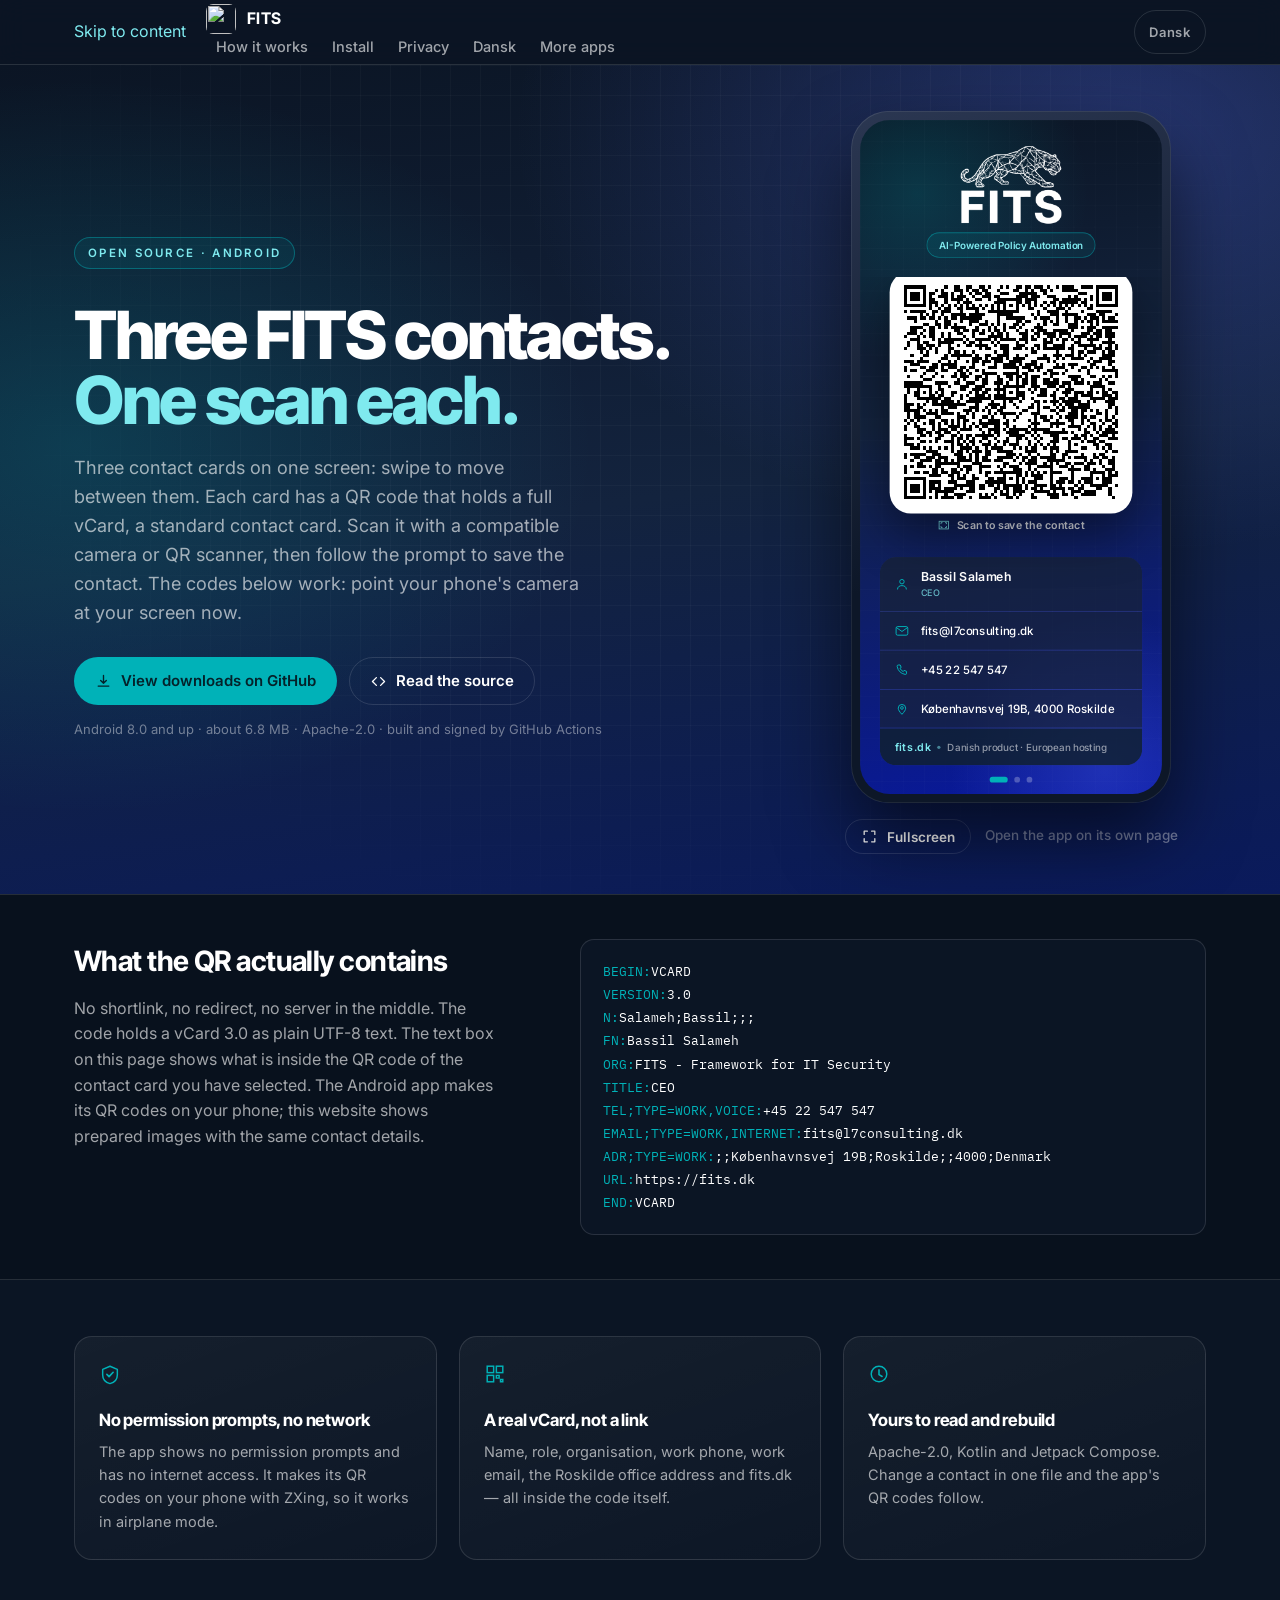
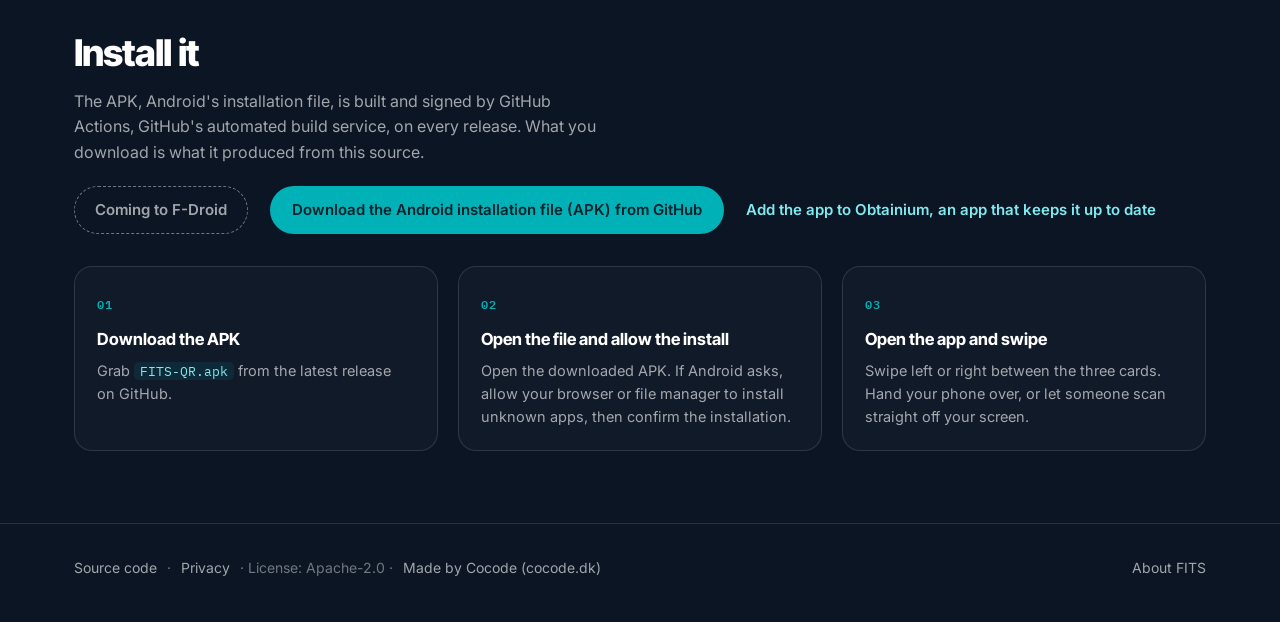
==== commit 22d0fcec: "feat: the navigation links the pages the site now has (privacy, English, Danish) Rendered with cocod" ====
--- a/website/index.html
+++ b/website/index.html
@@ -66,6 +66,7 @@
   <a class="brand" href="/fits-qr/" data-nav="home" aria-current="page"><img src="/fits-qr/img/icon.png" alt="" width="32" height="32">FITS</a>
   <a href="/fits-qr/#how" data-nav="how">How it works</a>
   <a href="/fits-qr/#install" data-nav="install">Install</a>
+  <a href="/fits-qr/privacy/" data-nav="privacy">Privacy</a>
   <a href="/fits-qr/da/" hreflang="da" lang="da" data-nav="lang">Dansk</a>
   <a href="https://cocode.dk/" data-nav="more">More apps</a>
 </nav>
@@ -217,6 +218,7 @@
     <!-- cocode-apps:footer:start -->
 <footer class="cocode-footer">
   <a href="https://github.com/cocodedk/fits-qr">Source code</a> ·
+  <a href="/fits-qr/privacy/">Privacy</a> ·
   License: Apache-2.0 ·
   <a href="https://cocode.dk/">Made by Cocode (cocode.dk)</a>
 </footer>
